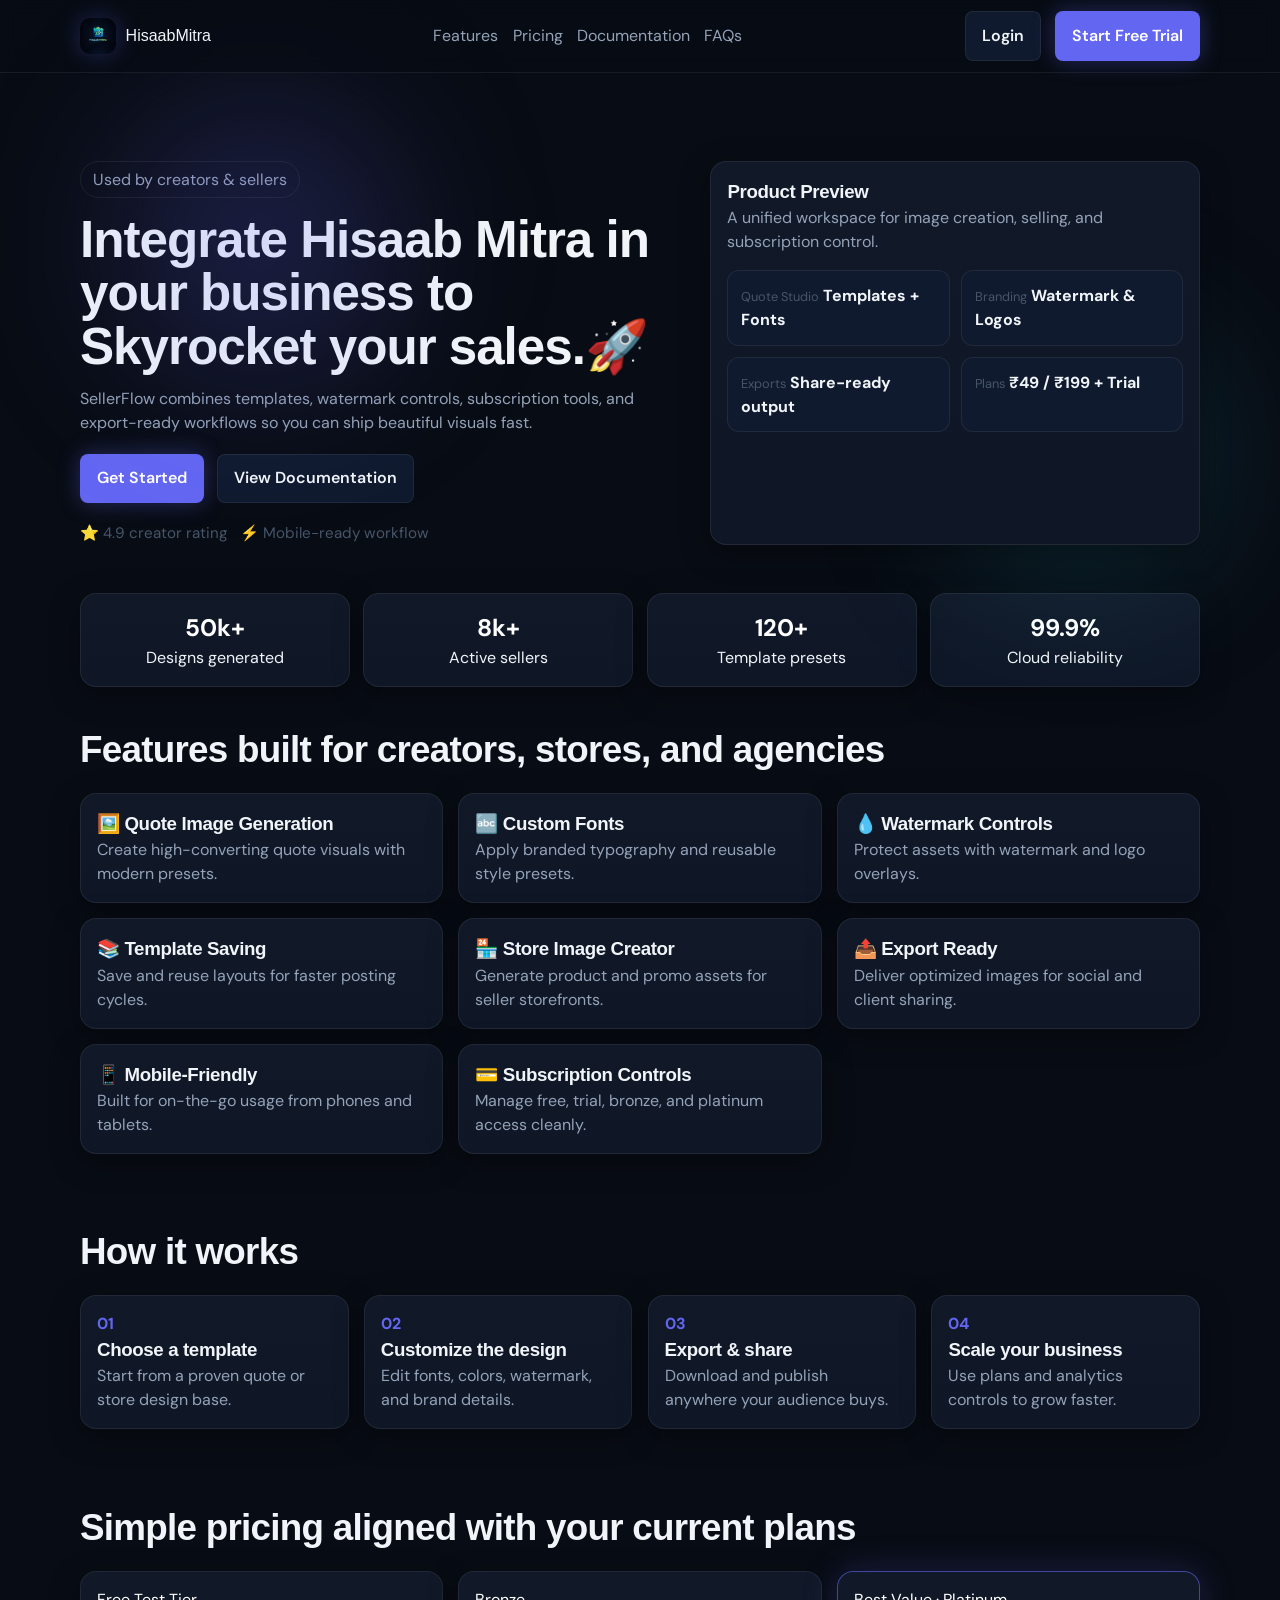
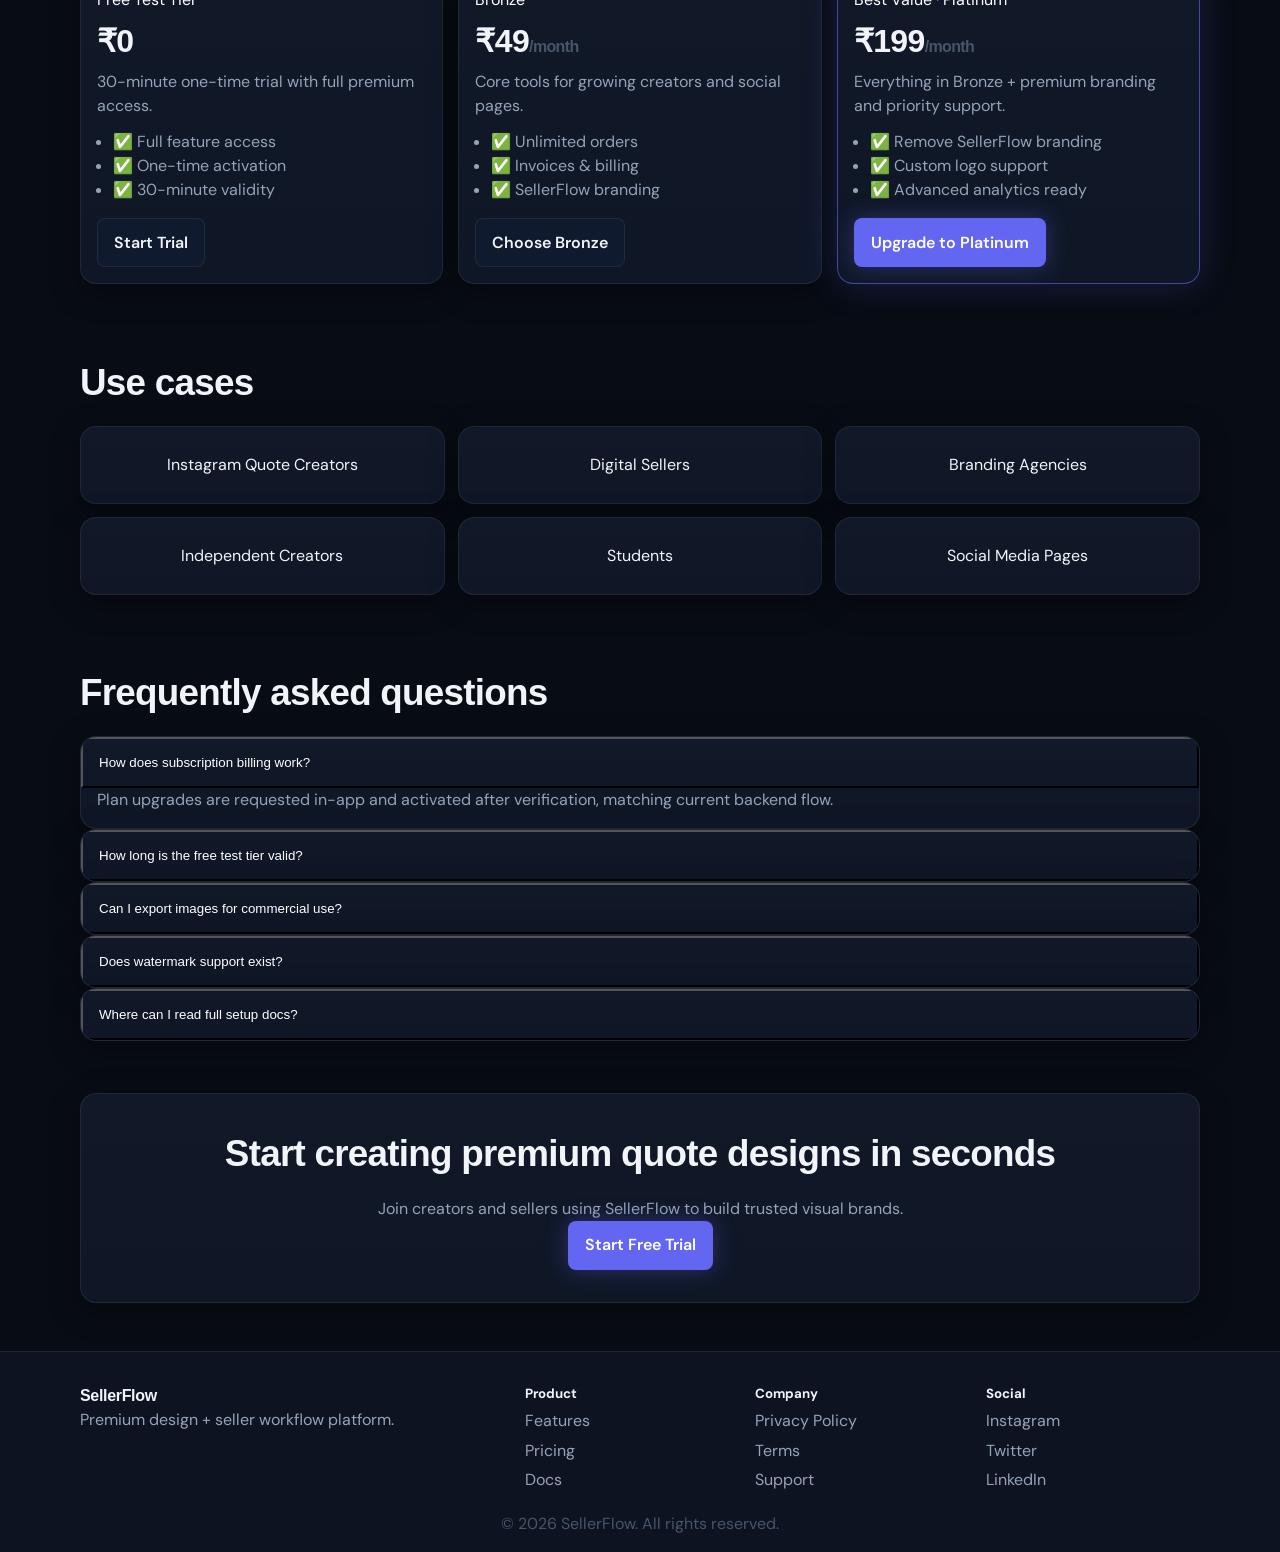
==== index.html @ a355b77d "Update index.html" ====
<!doctype html>
<html lang="en">
  <head>
    <meta charset="UTF-8" />
    <meta name="viewport" content="width=device-width, initial-scale=1.0" />
    <title>HisaabMitra</title>
    <meta name="description" content="Create premium quote and store visuals in seconds. SellerFlow helps creators and sellers design, export, and scale branded content." />
    <link rel="stylesheet" href="marketing.css" />
  </head>
  <body>
    <header class="sf-header" id="top">
      <nav class="sf-nav container">
        <a class="sf-brand" href="#top" aria-label="SellerFlow home">
      <!--    <span class="sf-brand-icon">🛍️</span> -->
          <img src="img.png" class="sf-brand-icon" alt="platform logo">
          <span class="sf-brand-text">HisaabMitra</span>
        </a>

        <button class="sf-nav-toggle" id="sf-nav-toggle" aria-label="Toggle menu">☰</button>

        <div class="sf-nav-links" id="sf-nav-links">
          <a href="#features">Features</a>
          <a href="#pricing">Pricing</a>
          <a href="/docs/">Documentation</a>
          <a href="#faqs">FAQs</a>
        </div>

        <div class="sf-nav-cta">
          <a class="btn btn-ghost" href="https://sellerflow.vercel.app/">Login</a>
          <a class="btn btn-primary" href="https://sellerflow.vercel.app/">Start Free Trial</a>
        </div>
      </nav>
    </header>

    <main>
      <section class="sf-hero container" id="hero">
        <div class="sf-glow orb-a"></div>
        <div class="sf-glow orb-b"></div>
        <div class="sf-hero-copy">
          <span class="sf-badge">Used by creators & sellers</span>
          <h1>Integrate Hisaab Mitra in your business to Skyrocket your sales.🚀</h1>
          <p>
            SellerFlow combines templates, watermark controls, subscription tools,
            and export-ready workflows so you can ship beautiful visuals fast.
          </p>
          <div class="hero-actions">
            <a class="btn btn-primary" href="/app/">Get Started</a>
            <a class="btn btn-ghost" href="/docs/">View Documentation</a>
          </div>
          <div class="hero-trust">
            <span>⭐ 4.9 creator rating</span>
            <span>⚡ Mobile-ready workflow</span>
          </div>
        </div>
        <div class="sf-hero-panel card">
          <h3>Product Preview</h3>
          <p class="muted">A unified workspace for image creation, selling, and subscription control.</p>
          <div class="preview-grid">
            <div class="preview-item">
              <span>Quote Studio</span>
              <strong>Templates + Fonts</strong>
            </div>
            <div class="preview-item">
              <span>Branding</span>
              <strong>Watermark & Logos</strong>
            </div>
            <div class="preview-item">
              <span>Exports</span>
              <strong>Share-ready output</strong>
            </div>
            <div class="preview-item">
              <span>Plans</span>
              <strong>₹49 / ₹199 + Trial</strong>
            </div>
          </div>
        </div>
      </section>

      <section class="container stats" id="social-proof">
        <div class="stat card"><strong>50k+</strong><span>Designs generated</span></div>
        <div class="stat card"><strong>8k+</strong><span>Active sellers</span></div>
        <div class="stat card"><strong>120+</strong><span>Template presets</span></div>
        <div class="stat card"><strong>99.9%</strong><span>Cloud reliability</span></div>
      </section>

      <section class="container section" id="features">
        <h2>Features built for creators, stores, and agencies</h2>
        <div class="feature-grid">
          <article class="card feature"><h3>🖼️ Quote Image Generation</h3><p>Create high-converting quote visuals with modern presets.</p></article>
          <article class="card feature"><h3>🔤 Custom Fonts</h3><p>Apply branded typography and reusable style presets.</p></article>
          <article class="card feature"><h3>💧 Watermark Controls</h3><p>Protect assets with watermark and logo overlays.</p></article>
          <article class="card feature"><h3>📚 Template Saving</h3><p>Save and reuse layouts for faster posting cycles.</p></article>
          <article class="card feature"><h3>🏪 Store Image Creator</h3><p>Generate product and promo assets for seller storefronts.</p></article>
          <article class="card feature"><h3>📤 Export Ready</h3><p>Deliver optimized images for social and client sharing.</p></article>
          <article class="card feature"><h3>📱 Mobile-Friendly</h3><p>Built for on-the-go usage from phones and tablets.</p></article>
          <article class="card feature"><h3>💳 Subscription Controls</h3><p>Manage free, trial, bronze, and platinum access cleanly.</p></article>
        </div>
      </section>

      <section class="container section steps">
        <h2>How it works</h2>
        <div class="steps-grid">
          <div class="card step"><span>01</span><h3>Choose a template</h3><p>Start from a proven quote or store design base.</p></div>
          <div class="card step"><span>02</span><h3>Customize the design</h3><p>Edit fonts, colors, watermark, and brand details.</p></div>
          <div class="card step"><span>03</span><h3>Export & share</h3><p>Download and publish anywhere your audience buys.</p></div>
          <div class="card step"><span>04</span><h3>Scale your business</h3><p>Use plans and analytics controls to grow faster.</p></div>
        </div>
      </section>

      <section class="container section" id="pricing">
        <h2>Simple pricing aligned with your current plans</h2>
        <div class="pricing-grid">
          <article class="card price">
            <p class="plan-tag">Free Test Tier</p>
            <h3>₹0</h3>
            <p>30-minute one-time trial with full premium access.</p>
            <ul><li>✅ Full feature access</li><li>✅ One-time activation</li><li>✅ 30-minute validity</li></ul>
            <a class="btn btn-ghost" href="/app/">Start Trial</a>
          </article>
          <article class="card price">
            <p class="plan-tag">Bronze</p>
            <h3>₹49<span>/month</span></h3>
            <p>Core tools for growing creators and social pages.</p>
            <ul><li>✅ Unlimited orders</li><li>✅ Invoices & billing</li><li>✅ SellerFlow branding</li></ul>
            <a class="btn btn-ghost" href="/app/">Choose Bronze</a>
          </article>
          <article class="card price featured">
            <p class="plan-tag">Best Value · Platinum</p>
            <h3>₹199<span>/month</span></h3>
            <p>Everything in Bronze + premium branding and priority support.</p>
            <ul><li>✅ Remove SellerFlow branding</li><li>✅ Custom logo support</li><li>✅ Advanced analytics ready</li></ul>
            <a class="btn btn-primary" href="/app/">Upgrade to Platinum</a>
          </article>
        </div>
      </section>

      <section class="container section">
        <h2>Use cases</h2>
        <div class="use-cases">
          <span class="card">Instagram Quote Creators</span>
          <span class="card">Digital Sellers</span>
          <span class="card">Branding Agencies</span>
          <span class="card">Independent Creators</span>
          <span class="card">Students</span>
          <span class="card">Social Media Pages</span>
        </div>
      </section>

      <section class="container section" id="faqs">
        <h2>Frequently asked questions</h2>
        <div class="faq-list" id="faq-list">
          <article class="card faq open"><button>How does subscription billing work?</button><p>Plan upgrades are requested in-app and activated after verification, matching current backend flow.</p></article>
          <article class="card faq"><button>How long is the free test tier valid?</button><p>The trial gives full premium access for 30 minutes and can be used once per account.</p></article>
          <article class="card faq"><button>Can I export images for commercial use?</button><p>Yes—designs can be exported and used for business workflows based on your plan permissions.</p></article>
          <article class="card faq"><button>Does watermark support exist?</button><p>Yes, watermark and branding controls are available for safer distribution.</p></article>
          <article class="card faq"><button>Where can I read full setup docs?</button><p>Open the Documentation page for setup, troubleshooting, and best practices.</p></article>
        </div>
      </section>

      <section class="container final-cta card">
        <h2>Start creating premium quote designs in seconds</h2>
        <p>Join creators and sellers using SellerFlow to build trusted visual brands.</p>
        <a class="btn btn-primary" href="/app/">Start Free Trial</a>
      </section>
    </main>

    <footer class="sf-footer">
      <div class="container footer-grid">
        <div>
          <h4>SellerFlow</h4>
          <p>Premium design + seller workflow platform.</p>
        </div>
        <div>
          <h5>Product</h5>
          <a href="#features">Features</a>
          <a href="#pricing">Pricing</a>
          <a href="/docs/">Docs</a>
        </div>
        <div>
          <h5>Company</h5>
          <a href="#">Privacy Policy</a>
          <a href="#">Terms</a>
          <a href="#">Support</a>
        </div>
        <div>
          <h5>Social</h5>
          <a href="#">Instagram</a>
          <a href="#">Twitter</a>
          <a href="#">LinkedIn</a>
        </div>
      </div>
      <p class="copyright">© 2026 SellerFlow. All rights reserved.</p>
    </footer>

    <script src="marketing.js"></script>
  </body>
</html>
---- marketing.css ----
@import url("https://fonts.googleapis.com/css2?family=DM+Sans:wght@400;500;600;700&display=swap");
@import url("https://api.fontshare.com/v2/css?f[]=clash-display@500,600,700&display=swap");

:root {
  --bg-base: #080c14;
  --bg-surface: #0d1321;
  --bg-card: #111827;
  --bg-card-hover: #141e2f;
  --bg-input: #0f1a2e;
  --border: rgba(255, 255, 255, 0.07);
  --accent: #6366f1;
  --accent-dim: rgba(99, 102, 241, 0.15);
  --accent-glow: rgba(99, 102, 241, 0.3);
  --text-primary: #f1f5f9;
  --text-secondary: #94a3b8;
  --text-muted: #475569;
  --radius-sm: 8px;
  --radius-md: 12px;
  --radius-lg: 16px;
  --radius-xl: 20px;
  --shadow-card: 0 8px 30px rgba(0, 0, 0, 0.35);
  --transition: all 0.2s ease;
}

* { box-sizing: border-box; margin: 0; padding: 0; }
html { scroll-behavior: smooth; }
body {
  font-family: "DM Sans", sans-serif;
  background: var(--bg-base);
  color: var(--text-primary);
  line-height: 1.5;
}
a { color: inherit; text-decoration: none; }
.container { width: min(1120px, calc(100% - 2rem)); margin-inline: auto; }

.sf-header {
  position: sticky; top: 0; z-index: 40;
  backdrop-filter: blur(10px);
  background: rgba(8, 12, 20, 0.72);
  border-bottom: 1px solid var(--border);
}
.sf-nav { min-height: 72px; display: flex; align-items: center; justify-content: space-between; gap: 1rem; }
.sf-brand { display: inline-flex; align-items: center; gap: .6rem; font-family: "Clash Display", sans-serif; }
.sf-brand-icon { width: 36px; height: 36px; display: grid; place-items: center; background: var(--accent); border-radius: 10px; box-shadow: 0 0 24px var(--accent-glow); }
.sf-nav-links, .sf-nav-cta { display: flex; align-items: center; gap: .9rem; }
.sf-nav-links a { color: var(--text-secondary); }
.sf-nav-toggle { display: none; background: transparent; color: var(--text-primary); font-size: 20px; }

.btn { display: inline-flex; align-items: center; justify-content: center; padding: .72rem 1rem; border-radius: var(--radius-sm); border: 1px solid transparent; font-weight: 600; transition: var(--transition); }
.btn-primary { background: var(--accent); color: #fff; box-shadow: 0 0 22px rgba(99, 102, 241, .35); }
.btn-primary:hover { transform: translateY(-1px); }
.btn-ghost { border-color: var(--border); background: var(--bg-input); }

.sf-hero { position: relative; padding: 5.5rem 0 3rem; display: grid; gap: 2rem; grid-template-columns: 1.1fr .9fr; }
.sf-glow { position: absolute; border-radius: 999px; filter: blur(80px); pointer-events: none; }
.orb-a { width: 280px; height: 280px; top: 30px; left: 40px; background: rgba(99, 102, 241, 0.22); }
.orb-b { width: 240px; height: 240px; right: 0; bottom: 20px; background: rgba(34, 211, 238, 0.18); }
.sf-badge { display: inline-flex; margin-bottom: .9rem; padding: .35rem .75rem; border: 1px solid var(--border); border-radius: 999px; color: var(--text-secondary); }
h1, h2, h3, h4 { font-family: "Clash Display", sans-serif; letter-spacing: -.02em; }
h1 { font-size: clamp(2rem, 4vw, 3.5rem); line-height: 1.05; margin-bottom: .8rem; }
h2 { font-size: clamp(1.6rem, 3vw, 2.3rem); margin-bottom: 1rem; }
p { color: var(--text-secondary); }
.hero-actions, .hero-trust { margin-top: 1.2rem; display: flex; gap: .8rem; flex-wrap: wrap; }
.hero-trust span { color: var(--text-muted); font-size: .95rem; }

.card { background: linear-gradient(180deg, var(--bg-card), #0f1727); border: 1px solid var(--border); border-radius: var(--radius-lg); padding: 1rem; box-shadow: var(--shadow-card); }
.sf-hero-panel { position: relative; }
.preview-grid { margin-top: 1rem; display: grid; grid-template-columns: 1fr 1fr; gap: .7rem; }
.preview-item { border: 1px solid var(--border); border-radius: var(--radius-md); padding: .8rem; background: var(--bg-input); }
.preview-item span { font-size: .8rem; color: var(--text-muted); }

.section { padding: 2.2rem 0; }
.stats { display: grid; gap: .85rem; grid-template-columns: repeat(4, 1fr); }
.stat { text-align: center; }
.stat strong { display: block; font-size: 1.5rem; color: #fff; }

.feature-grid, .pricing-grid { display: grid; gap: .95rem; grid-template-columns: repeat(3, 1fr); }
.feature { transition: var(--transition); }
.feature:hover { transform: translateY(-3px); border-color: rgba(99, 102, 241, .4); }
.steps-grid { display: grid; gap: .95rem; grid-template-columns: repeat(4, 1fr); }
.step span { color: var(--accent); font-weight: 700; }
.price h3 { font-size: 2rem; margin: .3rem 0; }
.price h3 span { font-size: 1rem; color: var(--text-muted); }
.price ul { margin: .8rem 0 1rem; padding-left: 1rem; color: var(--text-secondary); }
.price.featured { border-color: rgba(99, 102, 241, .6); box-shadow: 0 0 36px rgba(99, 102, 241, .22); }
.plan-tag { color: #fff; }
.use-cases { display: grid; gap: .8rem; grid-template-columns: repeat(3, 1fr); }
.use-cases .card { display: grid; place-items: center; min-height: 78px; }

.faq { padding: 0; overflow: hidden; }
.faq button { width: 100%; text-align: left; padding: 1rem; background: transparent; color: #fff; }
.faq p { padding: 0 1rem 1rem; display: none; }
.faq.open p { display: block; }

.final-cta { text-align: center; margin: 1rem auto 3rem; padding: 2rem; }
.sf-footer { border-top: 1px solid var(--border); padding: 2rem 0 1rem; background: var(--bg-surface); }
.footer-grid { display: grid; gap: 1rem; grid-template-columns: 2fr 1fr 1fr 1fr; }
.footer-grid a { display: block; color: var(--text-secondary); margin-top: .35rem; }
.copyright { text-align: center; color: var(--text-muted); margin-top: 1.2rem; }

/* Docs */
.docs-page .docs-layout { display: grid; grid-template-columns: 280px 1fr; gap: 1rem; padding: 1.25rem 0 2.5rem; }
.docs-sidebar { position: sticky; top: 90px; align-self: start; border: 1px solid var(--border); background: var(--bg-card); border-radius: var(--radius-lg); padding: .85rem; }
.docs-sidebar nav { display: grid; gap: .2rem; max-height: 70vh; overflow: auto; }
.docs-sidebar nav a { color: var(--text-secondary); padding: .45rem .6rem; border-radius: 8px; }
.docs-sidebar nav a.active { background: var(--accent-dim); color: #fff; }
.docs-content article { margin-bottom: 1rem; padding: 1rem; border: 1px solid var(--border); border-radius: var(--radius-md); background: var(--bg-card); }
.callout { margin-top: .7rem; background: var(--accent-dim); border: 1px solid rgba(99, 102, 241, 0.45); padding: .7rem; border-radius: 10px; }
.img-placeholder { margin-top: .7rem; border: 1px dashed var(--border); border-radius: 10px; padding: 1rem; color: var(--text-muted); }
pre { margin-top: .6rem; background: #0c1423; border: 1px solid var(--border); border-radius: 10px; padding: .75rem; color: #cbd5e1; overflow: auto; }
.docs-search { width: 100%; margin: .55rem 0 .7rem; background: var(--bg-input); border: 1px solid var(--border); border-radius: 8px; padding: .55rem; color: #fff; }
.docs-toggle { width: 100%; display: none; }

@media (max-width: 980px) {
  .sf-nav-links { display: none; }
  .sf-nav-toggle { display: block; }
  .sf-nav-links.open { position: absolute; left: 1rem; right: 1rem; top: 72px; display: grid; background: var(--bg-card); border: 1px solid var(--border); border-radius: 12px; padding: .7rem; }
  .sf-hero, .feature-grid, .pricing-grid, .steps-grid, .stats, .use-cases, .footer-grid { grid-template-columns: 1fr 1fr; }
  .docs-page .docs-layout { grid-template-columns: 1fr; }
  .docs-sidebar { position: static; }
  .docs-toggle { display: block; }
  .docs-sidebar nav { display: none; }
  .docs-sidebar.open nav { display: grid; }
}
@media (max-width: 640px) {
  .sf-nav-cta .btn-ghost { display: none; }
  .sf-hero, .feature-grid, .pricing-grid, .steps-grid, .stats, .use-cases, .footer-grid { grid-template-columns: 1fr; }
}
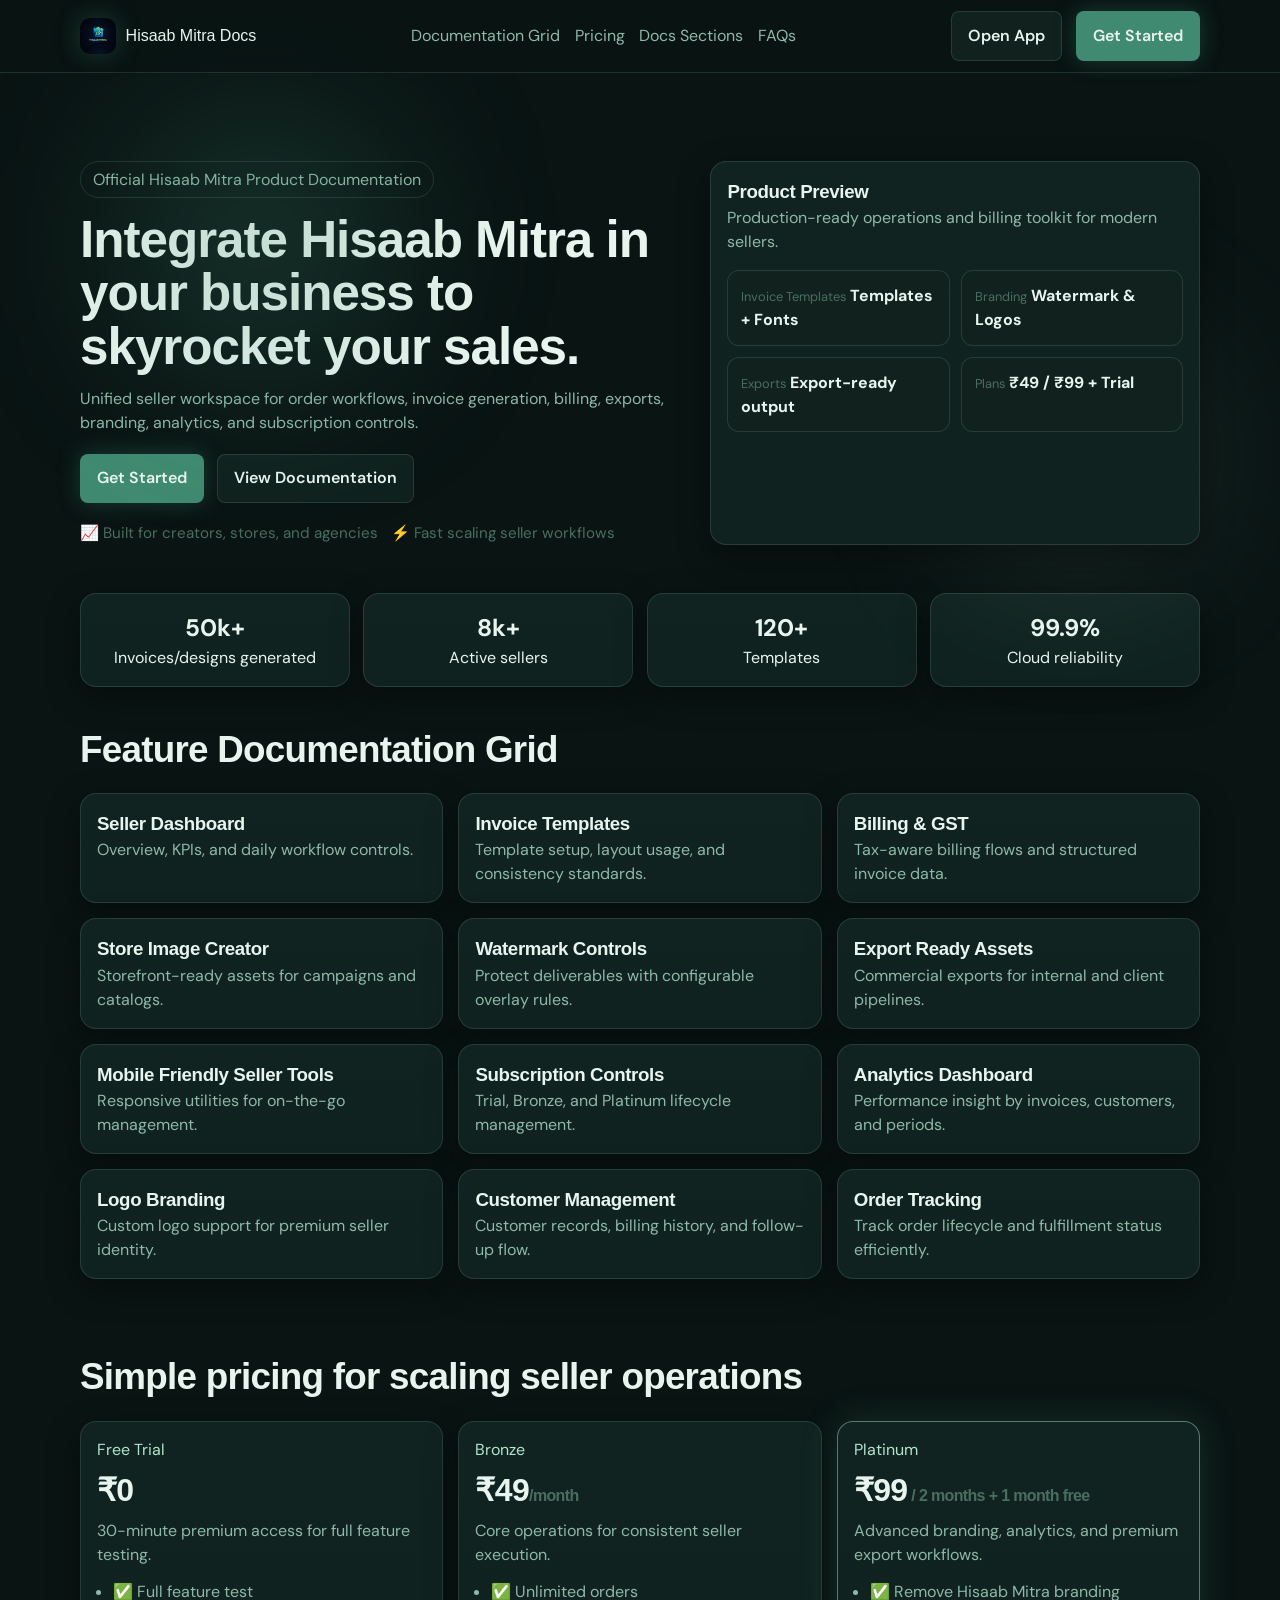
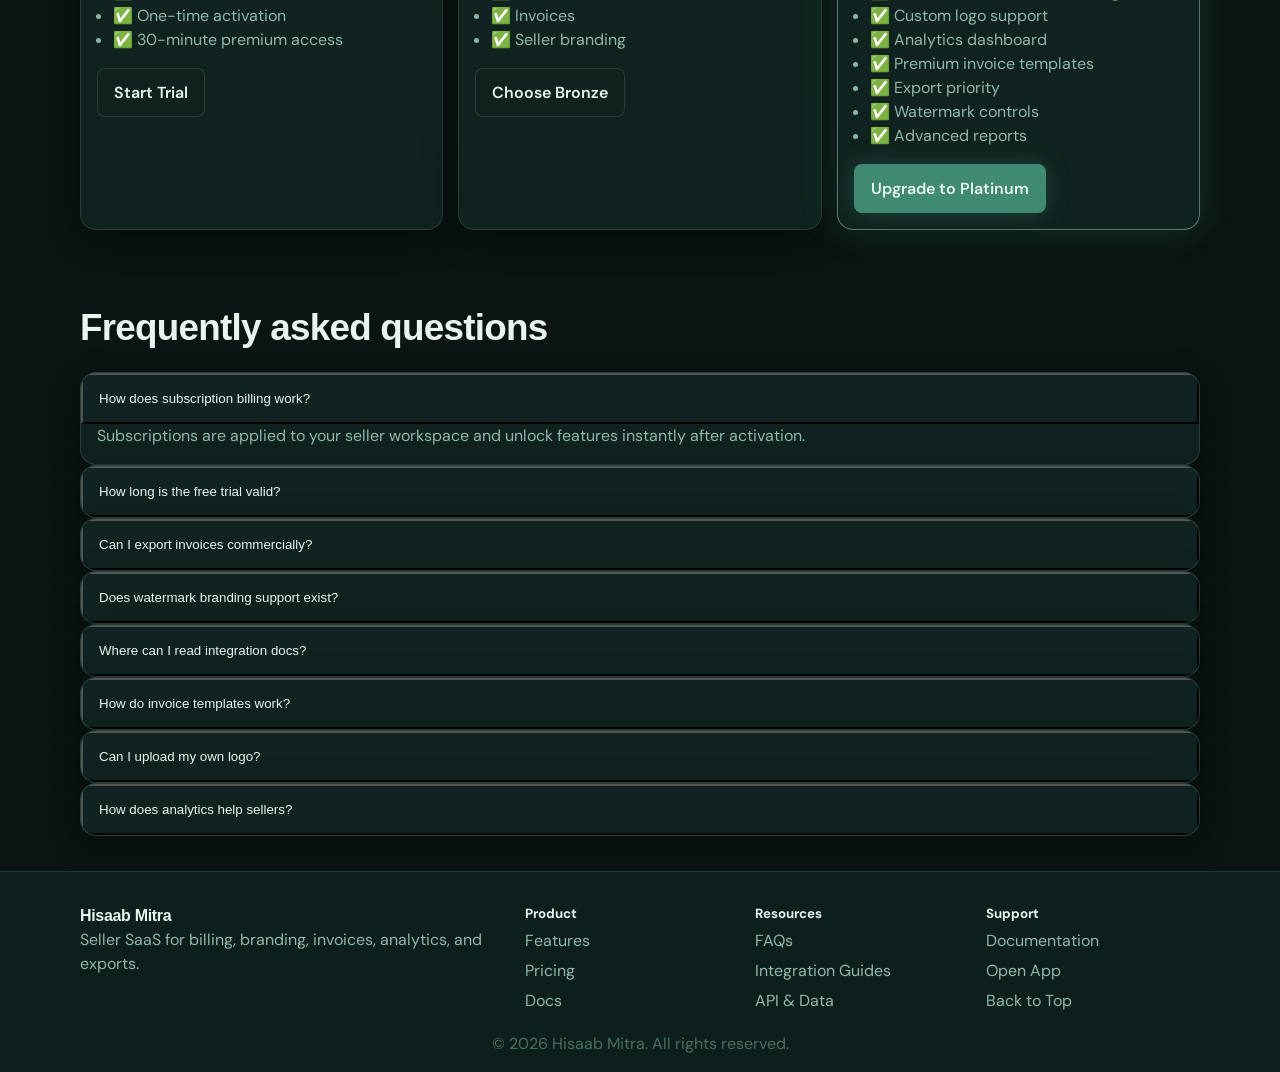
==== commit 05b237be: "Refocus docs site to Hisaab Mitra-only SaaS content" ====
--- a/index.html
+++ b/index.html
@@ -1,197 +1,194 @@
-<!doctype html>
-<html lang="en">
-  <head>
-    <meta charset="UTF-8" />
-    <meta name="viewport" content="width=device-width, initial-scale=1.0" />
-    <title>HisaabMitra</title>
-    <meta name="description" content="Create premium quote and store visuals in seconds. SellerFlow helps creators and sellers design, export, and scale branded content." />
-    <link rel="stylesheet" href="marketing.css" />
-  </head>
-  <body>
-    <header class="sf-header" id="top">
-      <nav class="sf-nav container">
-        <a class="sf-brand" href="#top" aria-label="SellerFlow home">
-      <!--    <span class="sf-brand-icon">🛍️</span> -->
-          <img src="img.png" class="sf-brand-icon" alt="platform logo">
-          <span class="sf-brand-text">HisaabMitra</span>
-        </a>
-
-        <button class="sf-nav-toggle" id="sf-nav-toggle" aria-label="Toggle menu">☰</button>
-
-        <div class="sf-nav-links" id="sf-nav-links">
-          <a href="#features">Features</a>
-          <a href="#pricing">Pricing</a>
-          <a href="/docs/">Documentation</a>
-          <a href="#faqs">FAQs</a>
-        </div>
-
-        <div class="sf-nav-cta">
-          <a class="btn btn-ghost" href="https://sellerflow.vercel.app/">Login</a>
-          <a class="btn btn-primary" href="https://sellerflow.vercel.app/">Start Free Trial</a>
-        </div>
-      </nav>
-    </header>
-
-    <main>
-      <section class="sf-hero container" id="hero">
-        <div class="sf-glow orb-a"></div>
-        <div class="sf-glow orb-b"></div>
-        <div class="sf-hero-copy">
-          <span class="sf-badge">Used by creators & sellers</span>
-          <h1>Integrate Hisaab Mitra in your business to Skyrocket your sales.🚀</h1>
-          <p>
-            SellerFlow combines templates, watermark controls, subscription tools,
-            and export-ready workflows so you can ship beautiful visuals fast.
-          </p>
-          <div class="hero-actions">
-            <a class="btn btn-primary" href="/app/">Get Started</a>
-            <a class="btn btn-ghost" href="/docs/">View Documentation</a>
-          </div>
-          <div class="hero-trust">
-            <span>⭐ 4.9 creator rating</span>
-            <span>⚡ Mobile-ready workflow</span>
-          </div>
-        </div>
-        <div class="sf-hero-panel card">
-          <h3>Product Preview</h3>
-          <p class="muted">A unified workspace for image creation, selling, and subscription control.</p>
-          <div class="preview-grid">
-            <div class="preview-item">
-              <span>Quote Studio</span>
-              <strong>Templates + Fonts</strong>
-            </div>
-            <div class="preview-item">
-              <span>Branding</span>
-              <strong>Watermark & Logos</strong>
-            </div>
-            <div class="preview-item">
-              <span>Exports</span>
-              <strong>Share-ready output</strong>
-            </div>
-            <div class="preview-item">
-              <span>Plans</span>
-              <strong>₹49 / ₹199 + Trial</strong>
-            </div>
-          </div>
-        </div>
-      </section>
-
-      <section class="container stats" id="social-proof">
-        <div class="stat card"><strong>50k+</strong><span>Designs generated</span></div>
-        <div class="stat card"><strong>8k+</strong><span>Active sellers</span></div>
-        <div class="stat card"><strong>120+</strong><span>Template presets</span></div>
-        <div class="stat card"><strong>99.9%</strong><span>Cloud reliability</span></div>
-      </section>
-
-      <section class="container section" id="features">
-        <h2>Features built for creators, stores, and agencies</h2>
-        <div class="feature-grid">
-          <article class="card feature"><h3>🖼️ Quote Image Generation</h3><p>Create high-converting quote visuals with modern presets.</p></article>
-          <article class="card feature"><h3>🔤 Custom Fonts</h3><p>Apply branded typography and reusable style presets.</p></article>
-          <article class="card feature"><h3>💧 Watermark Controls</h3><p>Protect assets with watermark and logo overlays.</p></article>
-          <article class="card feature"><h3>📚 Template Saving</h3><p>Save and reuse layouts for faster posting cycles.</p></article>
-          <article class="card feature"><h3>🏪 Store Image Creator</h3><p>Generate product and promo assets for seller storefronts.</p></article>
-          <article class="card feature"><h3>📤 Export Ready</h3><p>Deliver optimized images for social and client sharing.</p></article>
-          <article class="card feature"><h3>📱 Mobile-Friendly</h3><p>Built for on-the-go usage from phones and tablets.</p></article>
-          <article class="card feature"><h3>💳 Subscription Controls</h3><p>Manage free, trial, bronze, and platinum access cleanly.</p></article>
-        </div>
-      </section>
-
-      <section class="container section steps">
-        <h2>How it works</h2>
-        <div class="steps-grid">
-          <div class="card step"><span>01</span><h3>Choose a template</h3><p>Start from a proven quote or store design base.</p></div>
-          <div class="card step"><span>02</span><h3>Customize the design</h3><p>Edit fonts, colors, watermark, and brand details.</p></div>
-          <div class="card step"><span>03</span><h3>Export & share</h3><p>Download and publish anywhere your audience buys.</p></div>
-          <div class="card step"><span>04</span><h3>Scale your business</h3><p>Use plans and analytics controls to grow faster.</p></div>
-        </div>
-      </section>
-
-      <section class="container section" id="pricing">
-        <h2>Simple pricing aligned with your current plans</h2>
-        <div class="pricing-grid">
-          <article class="card price">
-            <p class="plan-tag">Free Test Tier</p>
-            <h3>₹0</h3>
-            <p>30-minute one-time trial with full premium access.</p>
-            <ul><li>✅ Full feature access</li><li>✅ One-time activation</li><li>✅ 30-minute validity</li></ul>
-            <a class="btn btn-ghost" href="/app/">Start Trial</a>
-          </article>
-          <article class="card price">
-            <p class="plan-tag">Bronze</p>
-            <h3>₹49<span>/month</span></h3>
-            <p>Core tools for growing creators and social pages.</p>
-            <ul><li>✅ Unlimited orders</li><li>✅ Invoices & billing</li><li>✅ SellerFlow branding</li></ul>
-            <a class="btn btn-ghost" href="/app/">Choose Bronze</a>
-          </article>
-          <article class="card price featured">
-            <p class="plan-tag">Best Value · Platinum</p>
-            <h3>₹199<span>/month</span></h3>
-            <p>Everything in Bronze + premium branding and priority support.</p>
-            <ul><li>✅ Remove SellerFlow branding</li><li>✅ Custom logo support</li><li>✅ Advanced analytics ready</li></ul>
-            <a class="btn btn-primary" href="/app/">Upgrade to Platinum</a>
-          </article>
-        </div>
-      </section>
-
-      <section class="container section">
-        <h2>Use cases</h2>
-        <div class="use-cases">
-          <span class="card">Instagram Quote Creators</span>
-          <span class="card">Digital Sellers</span>
-          <span class="card">Branding Agencies</span>
-          <span class="card">Independent Creators</span>
-          <span class="card">Students</span>
-          <span class="card">Social Media Pages</span>
-        </div>
-      </section>
-
-      <section class="container section" id="faqs">
-        <h2>Frequently asked questions</h2>
-        <div class="faq-list" id="faq-list">
-          <article class="card faq open"><button>How does subscription billing work?</button><p>Plan upgrades are requested in-app and activated after verification, matching current backend flow.</p></article>
-          <article class="card faq"><button>How long is the free test tier valid?</button><p>The trial gives full premium access for 30 minutes and can be used once per account.</p></article>
-          <article class="card faq"><button>Can I export images for commercial use?</button><p>Yes—designs can be exported and used for business workflows based on your plan permissions.</p></article>
-          <article class="card faq"><button>Does watermark support exist?</button><p>Yes, watermark and branding controls are available for safer distribution.</p></article>
-          <article class="card faq"><button>Where can I read full setup docs?</button><p>Open the Documentation page for setup, troubleshooting, and best practices.</p></article>
-        </div>
-      </section>
-
-      <section class="container final-cta card">
-        <h2>Start creating premium quote designs in seconds</h2>
-        <p>Join creators and sellers using SellerFlow to build trusted visual brands.</p>
-        <a class="btn btn-primary" href="/app/">Start Free Trial</a>
-      </section>
-    </main>
-
-    <footer class="sf-footer">
-      <div class="container footer-grid">
-        <div>
-          <h4>SellerFlow</h4>
-          <p>Premium design + seller workflow platform.</p>
-        </div>
-        <div>
-          <h5>Product</h5>
-          <a href="#features">Features</a>
-          <a href="#pricing">Pricing</a>
-          <a href="/docs/">Docs</a>
-        </div>
-        <div>
-          <h5>Company</h5>
-          <a href="#">Privacy Policy</a>
-          <a href="#">Terms</a>
-          <a href="#">Support</a>
-        </div>
-        <div>
-          <h5>Social</h5>
-          <a href="#">Instagram</a>
-          <a href="#">Twitter</a>
-          <a href="#">LinkedIn</a>
-        </div>
-      </div>
-      <p class="copyright">© 2026 SellerFlow. All rights reserved.</p>
-    </footer>
-
-    <script src="marketing.js"></script>
-  </body>
-</html>
+<!doctype html>
+<html lang="en">
+  <head>
+    <meta charset="UTF-8" />
+    <meta name="viewport" content="width=device-width, initial-scale=1.0" />
+    <title>Hisaab Mitra Documentation</title>
+    <meta
+      name="description"
+      content="Official Hisaab Mitra documentation for seller management, billing, invoices, branding, exports, analytics, and subscriptions."
+    />
+    <link rel="stylesheet" href="marketing.css" />
+  </head>
+  <body>
+    <header class="sf-header" id="top">
+      <nav class="sf-nav container">
+        <a class="sf-brand" href="#top" aria-label="Hisaab Mitra home">
+          <img src="img.png" class="sf-brand-icon" alt="Hisaab Mitra logo" />
+          <span class="sf-brand-text">Hisaab Mitra Docs</span>
+        </a>
+
+        <button class="sf-nav-toggle" id="sf-nav-toggle" aria-label="Toggle menu">☰</button>
+
+        <div class="sf-nav-links" id="sf-nav-links">
+          <a href="#features">Documentation Grid</a>
+          <a href="#pricing">Pricing</a>
+          <a href="/docs/">Docs Sections</a>
+          <a href="#faqs">FAQs</a>
+        </div>
+
+        <div class="sf-nav-cta">
+          <a class="btn btn-ghost" href="/app/">Open App</a>
+          <a class="btn btn-primary" href="/docs/">Get Started</a>
+        </div>
+      </nav>
+    </header>
+
+    <main>
+      <section class="sf-hero container" id="hero">
+        <div class="sf-glow orb-a"></div>
+        <div class="sf-glow orb-b"></div>
+        <div class="sf-hero-copy">
+          <span class="sf-badge">Official Hisaab Mitra Product Documentation</span>
+          <h1>Integrate Hisaab Mitra in your business to skyrocket your sales.</h1>
+          <p>
+            Unified seller workspace for order workflows, invoice generation, billing,
+            exports, branding, analytics, and subscription controls.
+          </p>
+          <div class="hero-actions">
+            <a class="btn btn-primary" href="/docs/">Get Started</a>
+            <a class="btn btn-ghost" href="/docs/">View Documentation</a>
+          </div>
+          <div class="hero-trust">
+            <span>📈 Built for creators, stores, and agencies</span>
+            <span>⚡ Fast scaling seller workflows</span>
+          </div>
+        </div>
+        <div class="sf-hero-panel card">
+          <h3>Product Preview</h3>
+          <p class="muted">Production-ready operations and billing toolkit for modern sellers.</p>
+          <div class="preview-grid">
+            <div class="preview-item">
+              <span>Invoice Templates</span>
+              <strong>Templates + Fonts</strong>
+            </div>
+            <div class="preview-item">
+              <span>Branding</span>
+              <strong>Watermark & Logos</strong>
+            </div>
+            <div class="preview-item">
+              <span>Exports</span>
+              <strong>Export-ready output</strong>
+            </div>
+            <div class="preview-item">
+              <span>Plans</span>
+              <strong>₹49 / ₹99 + Trial</strong>
+            </div>
+          </div>
+        </div>
+      </section>
+
+      <section class="container stats" id="social-proof">
+        <div class="stat card"><strong>50k+</strong><span>Invoices/designs generated</span></div>
+        <div class="stat card"><strong>8k+</strong><span>Active sellers</span></div>
+        <div class="stat card"><strong>120+</strong><span>Templates</span></div>
+        <div class="stat card"><strong>99.9%</strong><span>Cloud reliability</span></div>
+      </section>
+
+      <section class="container section" id="features">
+        <h2>Feature Documentation Grid</h2>
+        <div class="feature-grid docs-feature-grid">
+          <article class="card feature"><h3>Seller Dashboard</h3><p>Overview, KPIs, and daily workflow controls.</p></article>
+          <article class="card feature"><h3>Invoice Templates</h3><p>Template setup, layout usage, and consistency standards.</p></article>
+          <article class="card feature"><h3>Billing & GST</h3><p>Tax-aware billing flows and structured invoice data.</p></article>
+          <article class="card feature"><h3>Store Image Creator</h3><p>Storefront-ready assets for campaigns and catalogs.</p></article>
+          <article class="card feature"><h3>Watermark Controls</h3><p>Protect deliverables with configurable overlay rules.</p></article>
+          <article class="card feature"><h3>Export Ready Assets</h3><p>Commercial exports for internal and client pipelines.</p></article>
+          <article class="card feature"><h3>Mobile Friendly Seller Tools</h3><p>Responsive utilities for on-the-go management.</p></article>
+          <article class="card feature"><h3>Subscription Controls</h3><p>Trial, Bronze, and Platinum lifecycle management.</p></article>
+          <article class="card feature"><h3>Analytics Dashboard</h3><p>Performance insight by invoices, customers, and periods.</p></article>
+          <article class="card feature"><h3>Logo Branding</h3><p>Custom logo support for premium seller identity.</p></article>
+          <article class="card feature"><h3>Customer Management</h3><p>Customer records, billing history, and follow-up flow.</p></article>
+          <article class="card feature"><h3>Order Tracking</h3><p>Track order lifecycle and fulfillment status efficiently.</p></article>
+        </div>
+      </section>
+
+      <section class="container section" id="pricing">
+        <h2>Simple pricing for scaling seller operations</h2>
+        <div class="pricing-grid">
+          <article class="card price">
+            <p class="plan-tag">Free Trial</p>
+            <h3>₹0</h3>
+            <p>30-minute premium access for full feature testing.</p>
+            <ul>
+              <li>✅ Full feature test</li>
+              <li>✅ One-time activation</li>
+              <li>✅ 30-minute premium access</li>
+            </ul>
+            <a class="btn btn-ghost" href="/app/">Start Trial</a>
+          </article>
+          <article class="card price">
+            <p class="plan-tag">Bronze</p>
+            <h3>₹49<span>/month</span></h3>
+            <p>Core operations for consistent seller execution.</p>
+            <ul>
+              <li>✅ Unlimited orders</li>
+              <li>✅ Invoices</li>
+              <li>✅ Seller branding</li>
+            </ul>
+            <a class="btn btn-ghost" href="/app/">Choose Bronze</a>
+          </article>
+          <article class="card price featured">
+            <p class="plan-tag">Platinum</p>
+            <h3>₹99<span> / 2 months + 1 month free</span></h3>
+            <p>Advanced branding, analytics, and premium export workflows.</p>
+            <ul>
+              <li>✅ Remove Hisaab Mitra branding</li>
+              <li>✅ Custom logo support</li>
+              <li>✅ Analytics dashboard</li>
+              <li>✅ Premium invoice templates</li>
+              <li>✅ Export priority</li>
+              <li>✅ Watermark controls</li>
+              <li>✅ Advanced reports</li>
+            </ul>
+            <a class="btn btn-primary" href="/app/">Upgrade to Platinum</a>
+          </article>
+        </div>
+      </section>
+
+      <section class="container section" id="faqs">
+        <h2>Frequently asked questions</h2>
+        <div class="faq-list" id="faq-list">
+          <article class="card faq open"><button>How does subscription billing work?</button><p>Subscriptions are applied to your seller workspace and unlock features instantly after activation.</p></article>
+          <article class="card faq"><button>How long is the free trial valid?</button><p>The free trial is valid for one-time 30-minute premium access.</p></article>
+          <article class="card faq"><button>Can I export invoices commercially?</button><p>Yes, exported invoices are designed for commercial seller workflows.</p></article>
+          <article class="card faq"><button>Does watermark branding support exist?</button><p>Yes, watermark controls are available for protected, branded outputs.</p></article>
+          <article class="card faq"><button>Where can I read integration docs?</button><p>Open the documentation sections for implementation details and workflow guides.</p></article>
+          <article class="card faq"><button>How do invoice templates work?</button><p>Templates provide reusable layouts that standardize billing formats and brand consistency.</p></article>
+          <article class="card faq"><button>Can I upload my own logo?</button><p>Yes, custom logo upload is available with premium branding controls.</p></article>
+          <article class="card faq"><button>How does analytics help sellers?</button><p>Analytics helps identify growth trends, billing patterns, and order performance.</p></article>
+        </div>
+      </section>
+    </main>
+
+    <footer class="sf-footer">
+      <div class="container footer-grid">
+        <div>
+          <h4>Hisaab Mitra</h4>
+          <p>Seller SaaS for billing, branding, invoices, analytics, and exports.</p>
+        </div>
+        <div>
+          <h5>Product</h5>
+          <a href="#features">Features</a>
+          <a href="#pricing">Pricing</a>
+          <a href="/docs/">Docs</a>
+        </div>
+        <div>
+          <h5>Resources</h5>
+          <a href="#faqs">FAQs</a>
+          <a href="/docs/">Integration Guides</a>
+          <a href="/docs/">API & Data</a>
+        </div>
+        <div>
+          <h5>Support</h5>
+          <a href="/docs/">Documentation</a>
+          <a href="/app/">Open App</a>
+          <a href="#top">Back to Top</a>
+        </div>
+      </div>
+      <p class="copyright">© 2026 Hisaab Mitra. All rights reserved.</p>
+    </footer>
+
+    <script src="marketing.js"></script>
+  </body>
+</html>
--- a/marketing.css
+++ b/marketing.css
@@ -1,128 +1,130 @@
-@import url("https://fonts.googleapis.com/css2?family=DM+Sans:wght@400;500;600;700&display=swap");
-@import url("https://api.fontshare.com/v2/css?f[]=clash-display@500,600,700&display=swap");
-
-:root {
-  --bg-base: #080c14;
-  --bg-surface: #0d1321;
-  --bg-card: #111827;
-  --bg-card-hover: #141e2f;
-  --bg-input: #0f1a2e;
-  --border: rgba(255, 255, 255, 0.07);
-  --accent: #6366f1;
-  --accent-dim: rgba(99, 102, 241, 0.15);
-  --accent-glow: rgba(99, 102, 241, 0.3);
-  --text-primary: #f1f5f9;
-  --text-secondary: #94a3b8;
-  --text-muted: #475569;
-  --radius-sm: 8px;
-  --radius-md: 12px;
-  --radius-lg: 16px;
-  --radius-xl: 20px;
-  --shadow-card: 0 8px 30px rgba(0, 0, 0, 0.35);
-  --transition: all 0.2s ease;
-}
-
-* { box-sizing: border-box; margin: 0; padding: 0; }
-html { scroll-behavior: smooth; }
-body {
-  font-family: "DM Sans", sans-serif;
-  background: var(--bg-base);
-  color: var(--text-primary);
-  line-height: 1.5;
-}
-a { color: inherit; text-decoration: none; }
-.container { width: min(1120px, calc(100% - 2rem)); margin-inline: auto; }
-
-.sf-header {
-  position: sticky; top: 0; z-index: 40;
-  backdrop-filter: blur(10px);
-  background: rgba(8, 12, 20, 0.72);
-  border-bottom: 1px solid var(--border);
-}
-.sf-nav { min-height: 72px; display: flex; align-items: center; justify-content: space-between; gap: 1rem; }
-.sf-brand { display: inline-flex; align-items: center; gap: .6rem; font-family: "Clash Display", sans-serif; }
-.sf-brand-icon { width: 36px; height: 36px; display: grid; place-items: center; background: var(--accent); border-radius: 10px; box-shadow: 0 0 24px var(--accent-glow); }
-.sf-nav-links, .sf-nav-cta { display: flex; align-items: center; gap: .9rem; }
-.sf-nav-links a { color: var(--text-secondary); }
-.sf-nav-toggle { display: none; background: transparent; color: var(--text-primary); font-size: 20px; }
-
-.btn { display: inline-flex; align-items: center; justify-content: center; padding: .72rem 1rem; border-radius: var(--radius-sm); border: 1px solid transparent; font-weight: 600; transition: var(--transition); }
-.btn-primary { background: var(--accent); color: #fff; box-shadow: 0 0 22px rgba(99, 102, 241, .35); }
-.btn-primary:hover { transform: translateY(-1px); }
-.btn-ghost { border-color: var(--border); background: var(--bg-input); }
-
-.sf-hero { position: relative; padding: 5.5rem 0 3rem; display: grid; gap: 2rem; grid-template-columns: 1.1fr .9fr; }
-.sf-glow { position: absolute; border-radius: 999px; filter: blur(80px); pointer-events: none; }
-.orb-a { width: 280px; height: 280px; top: 30px; left: 40px; background: rgba(99, 102, 241, 0.22); }
-.orb-b { width: 240px; height: 240px; right: 0; bottom: 20px; background: rgba(34, 211, 238, 0.18); }
-.sf-badge { display: inline-flex; margin-bottom: .9rem; padding: .35rem .75rem; border: 1px solid var(--border); border-radius: 999px; color: var(--text-secondary); }
-h1, h2, h3, h4 { font-family: "Clash Display", sans-serif; letter-spacing: -.02em; }
-h1 { font-size: clamp(2rem, 4vw, 3.5rem); line-height: 1.05; margin-bottom: .8rem; }
-h2 { font-size: clamp(1.6rem, 3vw, 2.3rem); margin-bottom: 1rem; }
-p { color: var(--text-secondary); }
-.hero-actions, .hero-trust { margin-top: 1.2rem; display: flex; gap: .8rem; flex-wrap: wrap; }
-.hero-trust span { color: var(--text-muted); font-size: .95rem; }
-
-.card { background: linear-gradient(180deg, var(--bg-card), #0f1727); border: 1px solid var(--border); border-radius: var(--radius-lg); padding: 1rem; box-shadow: var(--shadow-card); }
-.sf-hero-panel { position: relative; }
-.preview-grid { margin-top: 1rem; display: grid; grid-template-columns: 1fr 1fr; gap: .7rem; }
-.preview-item { border: 1px solid var(--border); border-radius: var(--radius-md); padding: .8rem; background: var(--bg-input); }
-.preview-item span { font-size: .8rem; color: var(--text-muted); }
-
-.section { padding: 2.2rem 0; }
-.stats { display: grid; gap: .85rem; grid-template-columns: repeat(4, 1fr); }
-.stat { text-align: center; }
-.stat strong { display: block; font-size: 1.5rem; color: #fff; }
-
-.feature-grid, .pricing-grid { display: grid; gap: .95rem; grid-template-columns: repeat(3, 1fr); }
-.feature { transition: var(--transition); }
-.feature:hover { transform: translateY(-3px); border-color: rgba(99, 102, 241, .4); }
-.steps-grid { display: grid; gap: .95rem; grid-template-columns: repeat(4, 1fr); }
-.step span { color: var(--accent); font-weight: 700; }
-.price h3 { font-size: 2rem; margin: .3rem 0; }
-.price h3 span { font-size: 1rem; color: var(--text-muted); }
-.price ul { margin: .8rem 0 1rem; padding-left: 1rem; color: var(--text-secondary); }
-.price.featured { border-color: rgba(99, 102, 241, .6); box-shadow: 0 0 36px rgba(99, 102, 241, .22); }
-.plan-tag { color: #fff; }
-.use-cases { display: grid; gap: .8rem; grid-template-columns: repeat(3, 1fr); }
-.use-cases .card { display: grid; place-items: center; min-height: 78px; }
-
-.faq { padding: 0; overflow: hidden; }
-.faq button { width: 100%; text-align: left; padding: 1rem; background: transparent; color: #fff; }
-.faq p { padding: 0 1rem 1rem; display: none; }
-.faq.open p { display: block; }
-
-.final-cta { text-align: center; margin: 1rem auto 3rem; padding: 2rem; }
-.sf-footer { border-top: 1px solid var(--border); padding: 2rem 0 1rem; background: var(--bg-surface); }
-.footer-grid { display: grid; gap: 1rem; grid-template-columns: 2fr 1fr 1fr 1fr; }
-.footer-grid a { display: block; color: var(--text-secondary); margin-top: .35rem; }
-.copyright { text-align: center; color: var(--text-muted); margin-top: 1.2rem; }
-
-/* Docs */
-.docs-page .docs-layout { display: grid; grid-template-columns: 280px 1fr; gap: 1rem; padding: 1.25rem 0 2.5rem; }
-.docs-sidebar { position: sticky; top: 90px; align-self: start; border: 1px solid var(--border); background: var(--bg-card); border-radius: var(--radius-lg); padding: .85rem; }
-.docs-sidebar nav { display: grid; gap: .2rem; max-height: 70vh; overflow: auto; }
-.docs-sidebar nav a { color: var(--text-secondary); padding: .45rem .6rem; border-radius: 8px; }
-.docs-sidebar nav a.active { background: var(--accent-dim); color: #fff; }
-.docs-content article { margin-bottom: 1rem; padding: 1rem; border: 1px solid var(--border); border-radius: var(--radius-md); background: var(--bg-card); }
-.callout { margin-top: .7rem; background: var(--accent-dim); border: 1px solid rgba(99, 102, 241, 0.45); padding: .7rem; border-radius: 10px; }
-.img-placeholder { margin-top: .7rem; border: 1px dashed var(--border); border-radius: 10px; padding: 1rem; color: var(--text-muted); }
-pre { margin-top: .6rem; background: #0c1423; border: 1px solid var(--border); border-radius: 10px; padding: .75rem; color: #cbd5e1; overflow: auto; }
-.docs-search { width: 100%; margin: .55rem 0 .7rem; background: var(--bg-input); border: 1px solid var(--border); border-radius: 8px; padding: .55rem; color: #fff; }
-.docs-toggle { width: 100%; display: none; }
-
-@media (max-width: 980px) {
-  .sf-nav-links { display: none; }
-  .sf-nav-toggle { display: block; }
-  .sf-nav-links.open { position: absolute; left: 1rem; right: 1rem; top: 72px; display: grid; background: var(--bg-card); border: 1px solid var(--border); border-radius: 12px; padding: .7rem; }
-  .sf-hero, .feature-grid, .pricing-grid, .steps-grid, .stats, .use-cases, .footer-grid { grid-template-columns: 1fr 1fr; }
-  .docs-page .docs-layout { grid-template-columns: 1fr; }
-  .docs-sidebar { position: static; }
-  .docs-toggle { display: block; }
-  .docs-sidebar nav { display: none; }
-  .docs-sidebar.open nav { display: grid; }
-}
-@media (max-width: 640px) {
-  .sf-nav-cta .btn-ghost { display: none; }
-  .sf-hero, .feature-grid, .pricing-grid, .steps-grid, .stats, .use-cases, .footer-grid { grid-template-columns: 1fr; }
-}
+@import url("https://fonts.googleapis.com/css2?family=DM+Sans:wght@400;500;600;700&display=swap");
+@import url("https://api.fontshare.com/v2/css?f[]=clash-display@500,600,700&display=swap");
+
+:root {
+  --bg-base: #091413;
+  --bg-surface: #0d1f1c;
+  --bg-card: #112320;
+  --bg-card-hover: #162d29;
+  --bg-input: #10211e;
+  --border: rgba(176, 228, 204, 0.14);
+  --accent: #408A71;
+  --accent-2: #B0E4CC;
+  --accent-3: #285A48;
+  --accent-dim: rgba(64, 138, 113, 0.2);
+  --accent-glow: rgba(64, 138, 113, 0.35);
+  --text-primary: #E8F5EF;
+  --text-secondary: #8FB8A8;
+  --text-muted: #4A6E5E;
+  --radius-sm: 8px;
+  --radius-md: 12px;
+  --radius-lg: 16px;
+  --radius-xl: 20px;
+  --shadow-card: 0 10px 32px rgba(0, 0, 0, 0.35);
+  --transition: all 0.2s ease;
+}
+
+* { box-sizing: border-box; margin: 0; padding: 0; }
+html { scroll-behavior: smooth; }
+body {
+  font-family: "DM Sans", sans-serif;
+  background: var(--bg-base);
+  color: var(--text-primary);
+  line-height: 1.5;
+}
+a { color: inherit; text-decoration: none; }
+.container { width: min(1120px, calc(100% - 2rem)); margin-inline: auto; }
+
+.sf-header {
+  position: sticky; top: 0; z-index: 40;
+  backdrop-filter: blur(10px);
+  background: rgba(9, 20, 19, 0.82);
+  border-bottom: 1px solid var(--border);
+}
+.sf-nav { min-height: 72px; display: flex; align-items: center; justify-content: space-between; gap: 1rem; }
+.sf-brand { display: inline-flex; align-items: center; gap: .6rem; font-family: "Clash Display", sans-serif; }
+.sf-brand-icon { width: 36px; height: 36px; display: grid; place-items: center; background: var(--accent); border-radius: 10px; box-shadow: 0 0 24px var(--accent-glow); }
+.sf-nav-links, .sf-nav-cta { display: flex; align-items: center; gap: .9rem; }
+.sf-nav-links a { color: var(--text-secondary); }
+.sf-nav-toggle { display: none; background: transparent; color: var(--text-primary); font-size: 20px; }
+
+.btn { display: inline-flex; align-items: center; justify-content: center; padding: .72rem 1rem; border-radius: var(--radius-sm); border: 1px solid transparent; font-weight: 600; transition: var(--transition); }
+.btn-primary { background: var(--accent); color: var(--text-primary); box-shadow: 0 0 22px var(--accent-glow); }
+.btn-primary:hover { transform: translateY(-1px); }
+.btn-ghost { border-color: var(--border); background: var(--bg-input); }
+
+.sf-hero { position: relative; padding: 5.5rem 0 3rem; display: grid; gap: 2rem; grid-template-columns: 1.1fr .9fr; }
+.sf-glow { position: absolute; border-radius: 999px; filter: blur(80px); pointer-events: none; }
+.orb-a { width: 280px; height: 280px; top: 30px; left: 40px; background: rgba(64, 138, 113, 0.24); }
+.orb-b { width: 240px; height: 240px; right: 0; bottom: 20px; background: rgba(176, 228, 204, 0.12); }
+.sf-badge { display: inline-flex; margin-bottom: .9rem; padding: .35rem .75rem; border: 1px solid var(--border); border-radius: 999px; color: var(--text-secondary); }
+h1, h2, h3, h4 { font-family: "Clash Display", sans-serif; letter-spacing: -.02em; }
+h1 { font-size: clamp(2rem, 4vw, 3.5rem); line-height: 1.05; margin-bottom: .8rem; }
+h2 { font-size: clamp(1.6rem, 3vw, 2.3rem); margin-bottom: 1rem; }
+p { color: var(--text-secondary); }
+.hero-actions, .hero-trust { margin-top: 1.2rem; display: flex; gap: .8rem; flex-wrap: wrap; }
+.hero-trust span { color: var(--text-muted); font-size: .95rem; }
+
+.card { background: linear-gradient(180deg, var(--bg-card), #0f221f); border: 1px solid var(--border); border-radius: var(--radius-lg); padding: 1rem; box-shadow: var(--shadow-card); }
+.sf-hero-panel { position: relative; }
+.preview-grid { margin-top: 1rem; display: grid; grid-template-columns: 1fr 1fr; gap: .7rem; }
+.preview-item { border: 1px solid var(--border); border-radius: var(--radius-md); padding: .8rem; background: var(--bg-input); }
+.preview-item span { font-size: .8rem; color: var(--text-muted); }
+
+.section { padding: 2.2rem 0; }
+.stats { display: grid; gap: .85rem; grid-template-columns: repeat(4, 1fr); }
+.stat { text-align: center; }
+.stat strong { display: block; font-size: 1.5rem; color: var(--text-primary); }
+
+.feature-grid, .pricing-grid { display: grid; gap: .95rem; grid-template-columns: repeat(3, 1fr); }
+.feature { transition: var(--transition); }
+.feature:hover { transform: translateY(-3px); border-color: rgba(176, 228, 204, .35); background: var(--bg-card-hover); box-shadow: 0 0 24px rgba(64, 138, 113, 0.22); }
+.steps-grid { display: grid; gap: .95rem; grid-template-columns: repeat(4, 1fr); }
+.step span { color: var(--accent); font-weight: 700; }
+.price h3 { font-size: 2rem; margin: .3rem 0; }
+.price h3 span { font-size: 1rem; color: var(--text-muted); }
+.price ul { margin: .8rem 0 1rem; padding-left: 1rem; color: var(--text-secondary); }
+.price.featured { border-color: rgba(176, 228, 204, .45); box-shadow: 0 0 36px rgba(64, 138, 113, .24); }
+.plan-tag { color: var(--accent-2); }
+.use-cases { display: grid; gap: .8rem; grid-template-columns: repeat(3, 1fr); }
+.use-cases .card { display: grid; place-items: center; min-height: 78px; }
+
+.faq { padding: 0; overflow: hidden; }
+.faq button { width: 100%; text-align: left; padding: 1rem; background: transparent; color: var(--text-primary); }
+.faq p { padding: 0 1rem 1rem; display: none; }
+.faq.open p { display: block; }
+
+.final-cta { text-align: center; margin: 1rem auto 3rem; padding: 2rem; }
+.sf-footer { border-top: 1px solid var(--border); padding: 2rem 0 1rem; background: var(--bg-surface); }
+.footer-grid { display: grid; gap: 1rem; grid-template-columns: 2fr 1fr 1fr 1fr; }
+.footer-grid a { display: block; color: var(--text-secondary); margin-top: .35rem; }
+.copyright { text-align: center; color: var(--text-muted); margin-top: 1.2rem; }
+
+/* Docs */
+.docs-page .docs-layout { display: grid; grid-template-columns: 280px 1fr; gap: 1rem; padding: 1.25rem 0 2.5rem; }
+.docs-sidebar { position: sticky; top: 90px; align-self: start; border: 1px solid var(--border); background: var(--bg-card); border-radius: var(--radius-lg); padding: .85rem; }
+.docs-sidebar nav { display: grid; gap: .2rem; max-height: 70vh; overflow: auto; }
+.docs-sidebar nav a { color: var(--text-secondary); padding: .45rem .6rem; border-radius: 8px; }
+.docs-sidebar nav a.active { background: var(--accent-dim); color: var(--text-primary); }
+.docs-content article { margin-bottom: 1rem; padding: 1rem; border: 1px solid var(--border); border-radius: var(--radius-md); background: var(--bg-card); }
+.callout { margin-top: .7rem; background: var(--accent-dim); border: 1px solid rgba(176, 228, 204, 0.35); padding: .7rem; border-radius: 10px; }
+.img-placeholder { margin-top: .7rem; border: 1px dashed var(--border); border-radius: 10px; padding: 1rem; color: var(--text-muted); }
+pre { margin-top: .6rem; background: #0b1b18; border: 1px solid var(--border); border-radius: 10px; padding: .75rem; color: var(--accent-2); overflow: auto; }
+.docs-search { width: 100%; margin: .55rem 0 .7rem; background: var(--bg-input); border: 1px solid var(--border); border-radius: 8px; padding: .55rem; color: var(--text-primary); }
+.docs-toggle { width: 100%; display: none; }
+
+@media (max-width: 980px) {
+  .sf-nav-links { display: none; }
+  .sf-nav-toggle { display: block; }
+  .sf-nav-links.open { position: absolute; left: 1rem; right: 1rem; top: 72px; display: grid; background: var(--bg-card); border: 1px solid var(--border); border-radius: 12px; padding: .7rem; }
+  .sf-hero, .feature-grid, .pricing-grid, .steps-grid, .stats, .use-cases, .footer-grid { grid-template-columns: 1fr 1fr; }
+  .docs-page .docs-layout { grid-template-columns: 1fr; }
+  .docs-sidebar { position: static; }
+  .docs-toggle { display: block; }
+  .docs-sidebar nav { display: none; }
+  .docs-sidebar.open nav { display: grid; }
+}
+@media (max-width: 640px) {
+  .sf-nav-cta .btn-ghost { display: none; }
+  .sf-hero, .feature-grid, .pricing-grid, .steps-grid, .stats, .use-cases, .footer-grid { grid-template-columns: 1fr; }
+}
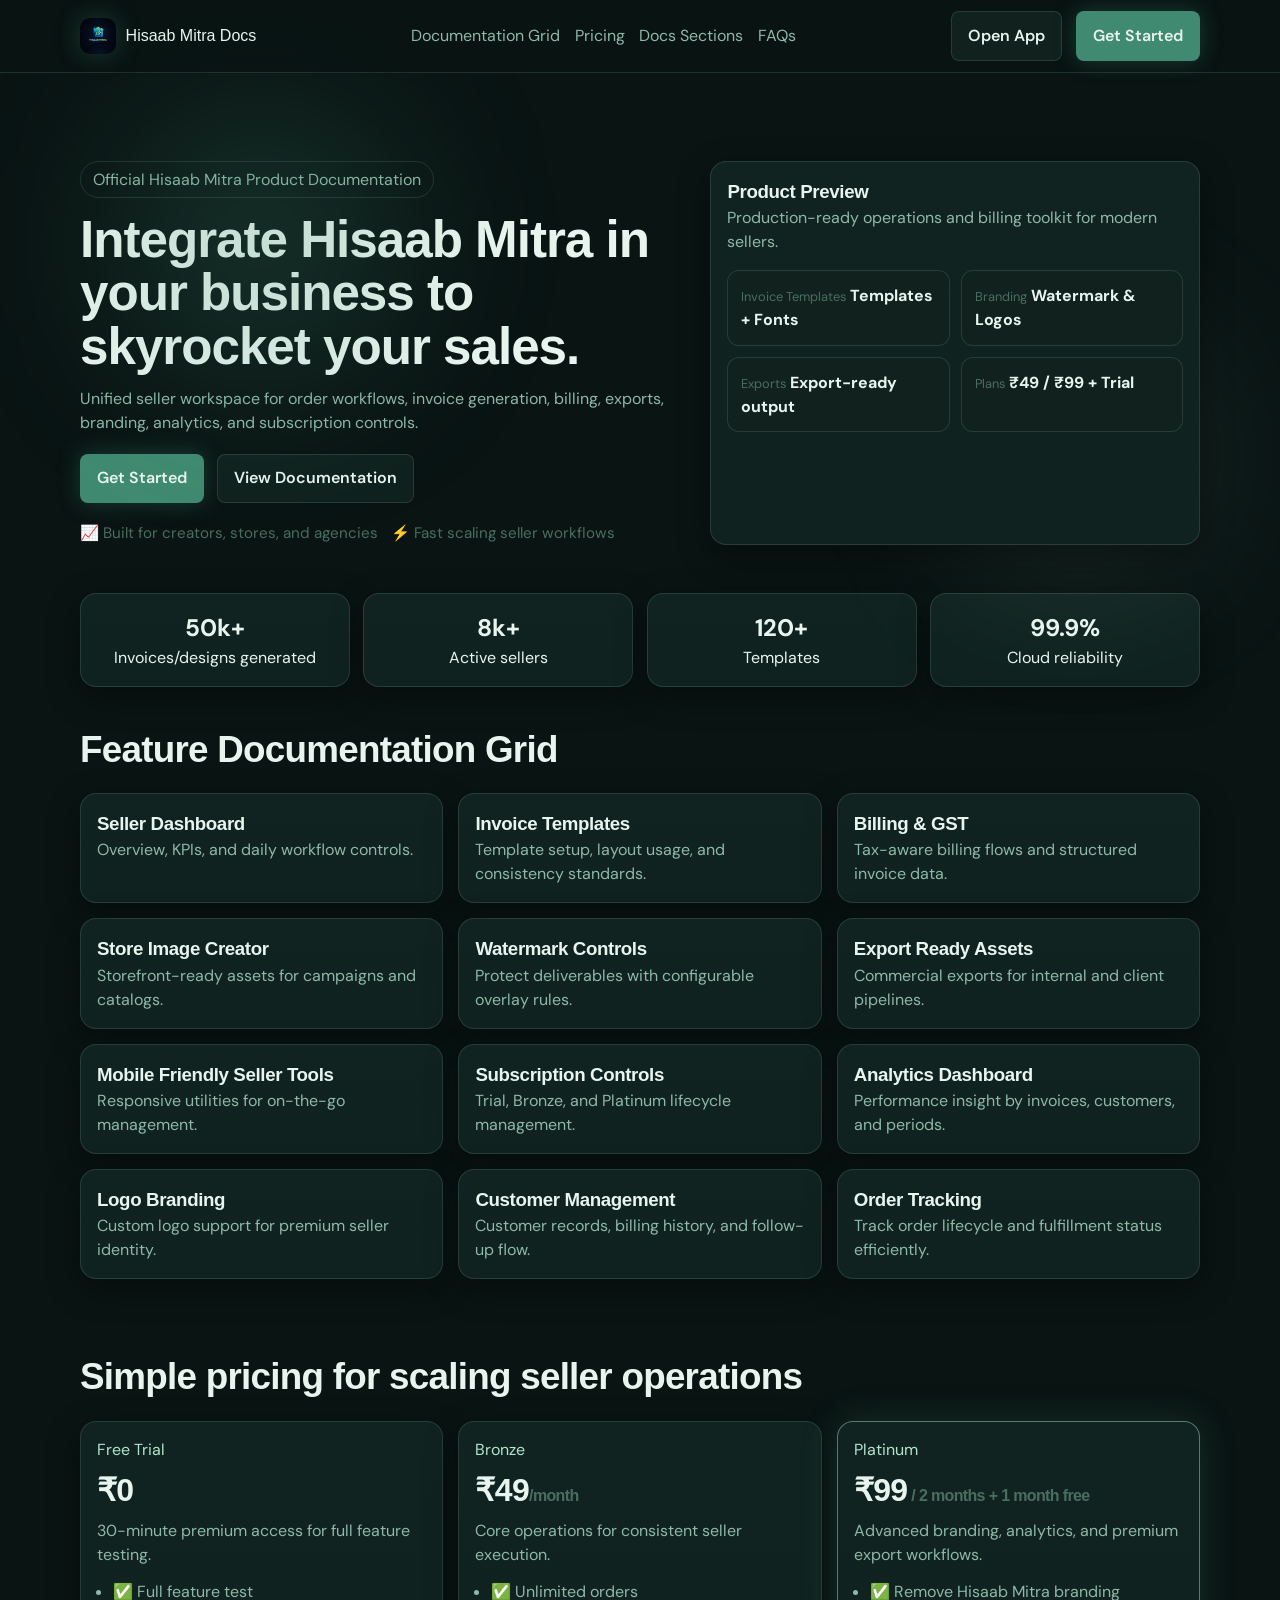
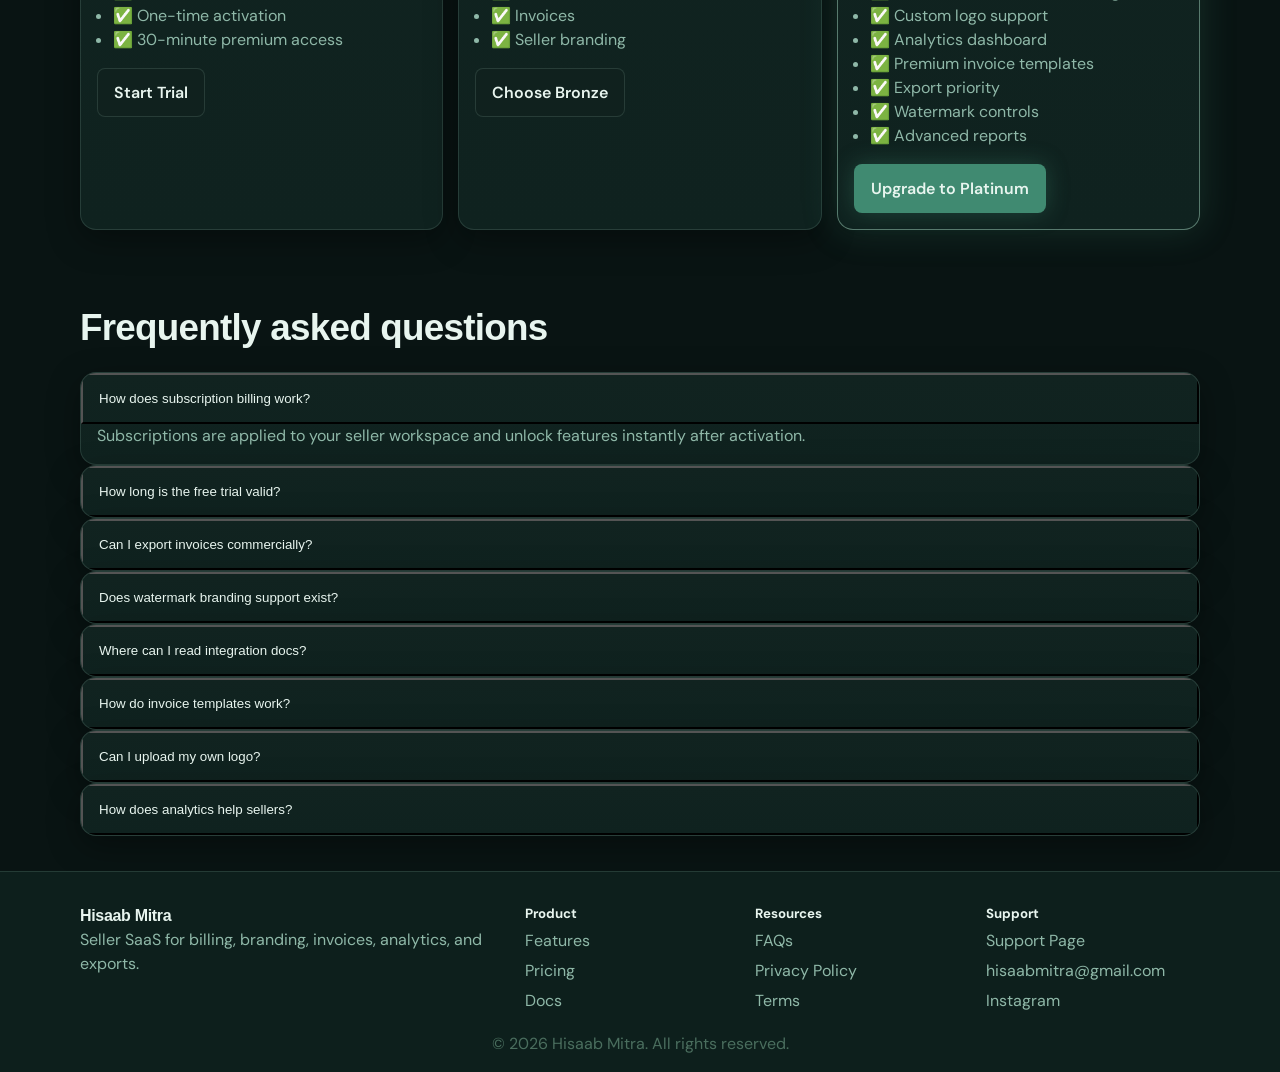
==== commit 64c7a5b1: "Add legal and support pages with official contact links" ====
--- a/index.html
+++ b/index.html
@@ -176,14 +176,14 @@
         <div>
           <h5>Resources</h5>
           <a href="#faqs">FAQs</a>
-          <a href="/docs/">Integration Guides</a>
-          <a href="/docs/">API & Data</a>
+          <a href="/privacy.html">Privacy Policy</a>
+          <a href="/terms.html">Terms</a>
         </div>
         <div>
           <h5>Support</h5>
-          <a href="/docs/">Documentation</a>
-          <a href="/app/">Open App</a>
-          <a href="#top">Back to Top</a>
+          <a href="/support.html">Support Page</a>
+          <a href="mailto:hisaabmitra@gmail.com">hisaabmitra@gmail.com</a>
+          <a href="https://www.instagram.com/hisaabmitra/" target="_blank" rel="noreferrer">Instagram</a>
         </div>
       </div>
       <p class="copyright">© 2026 Hisaab Mitra. All rights reserved.</p>
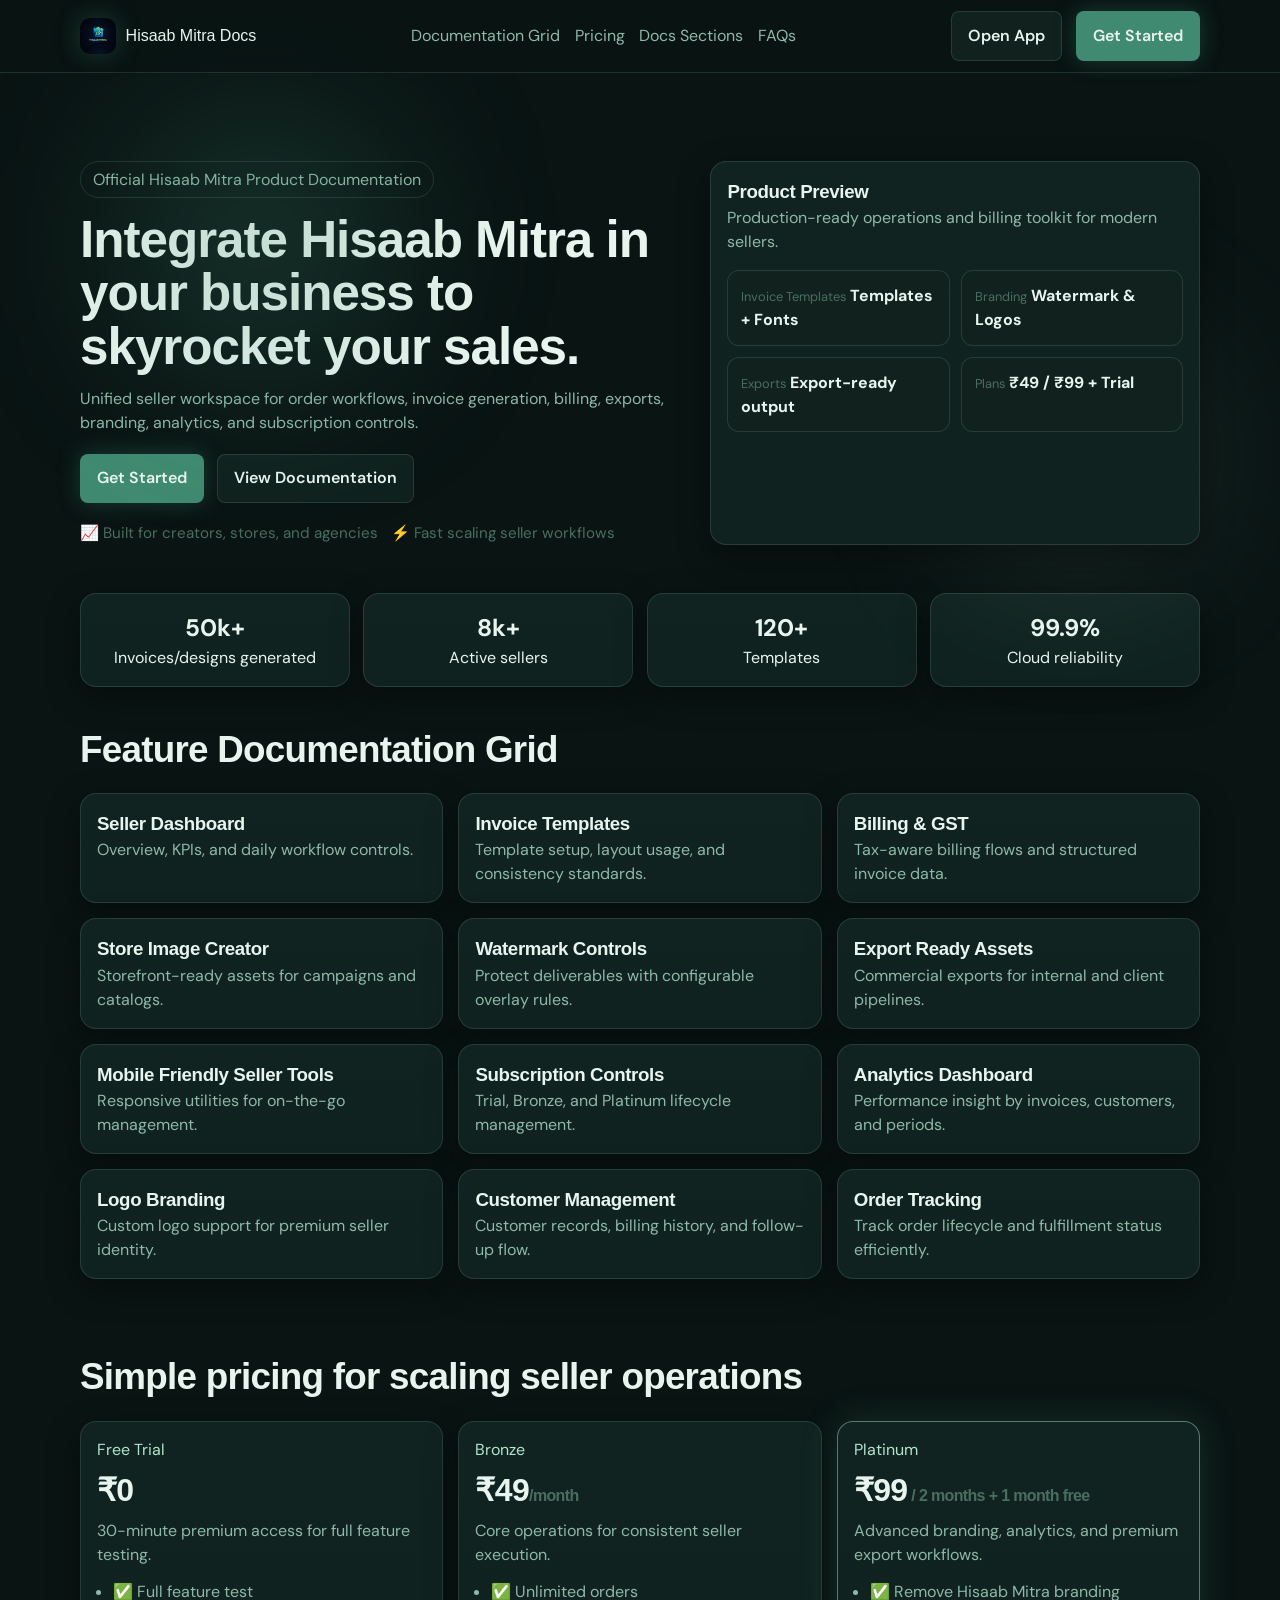
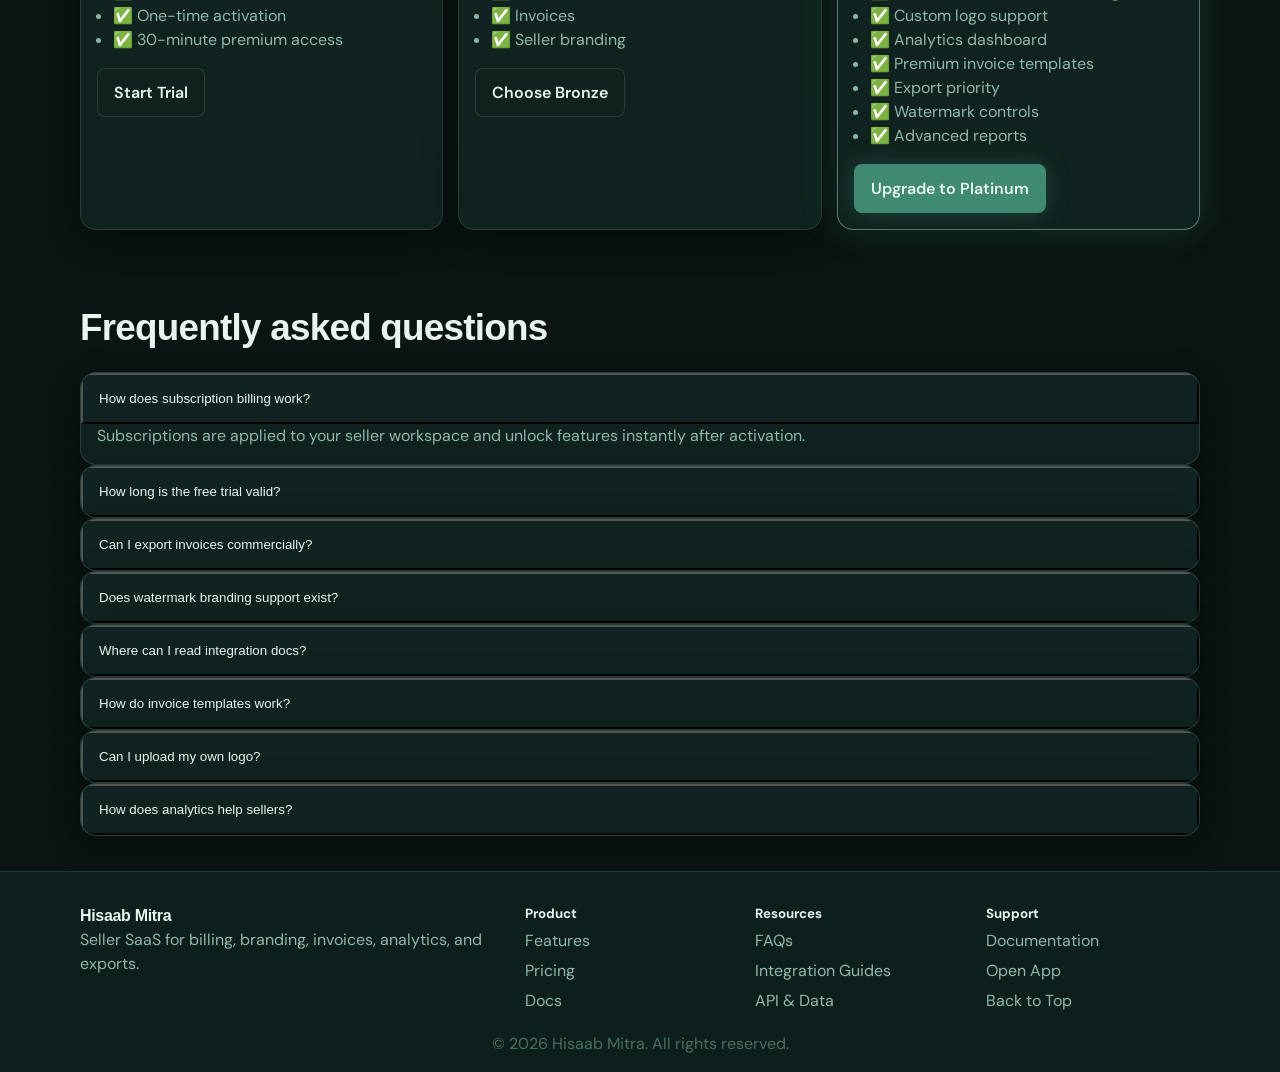
==== commit aa4bd9d3: "Merge branch 'main' into codex/transform-documentation-to-hisaab-mitra-only-pbti4f" ====
--- a/index.html
+++ b/index.html
@@ -176,14 +176,14 @@
         <div>
           <h5>Resources</h5>
           <a href="#faqs">FAQs</a>
-          <a href="/privacy.html">Privacy Policy</a>
-          <a href="/terms.html">Terms</a>
+          <a href="/docs/">Integration Guides</a>
+          <a href="/docs/">API & Data</a>
         </div>
         <div>
           <h5>Support</h5>
-          <a href="/support.html">Support Page</a>
-          <a href="mailto:hisaabmitra@gmail.com">hisaabmitra@gmail.com</a>
-          <a href="https://www.instagram.com/hisaabmitra/" target="_blank" rel="noreferrer">Instagram</a>
+          <a href="/docs/">Documentation</a>
+          <a href="/app/">Open App</a>
+          <a href="#top">Back to Top</a>
         </div>
       </div>
       <p class="copyright">© 2026 Hisaab Mitra. All rights reserved.</p>
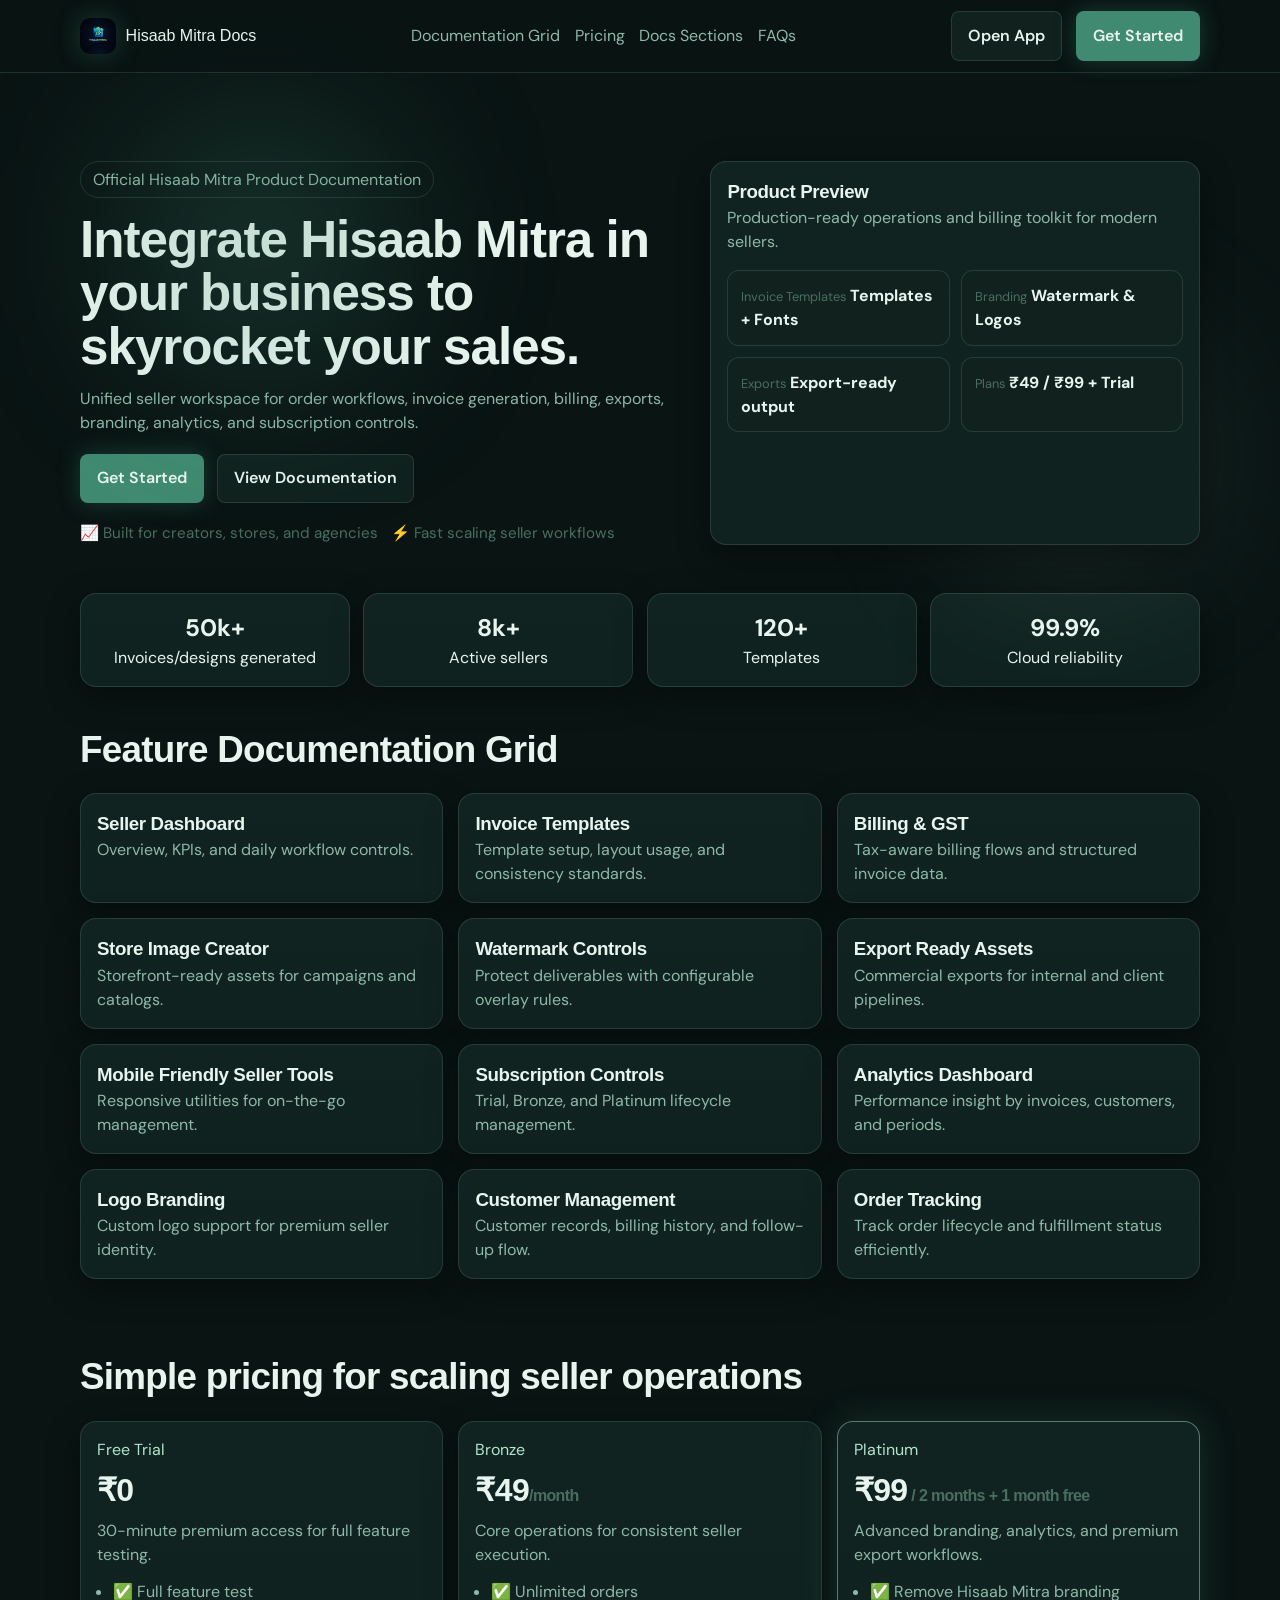
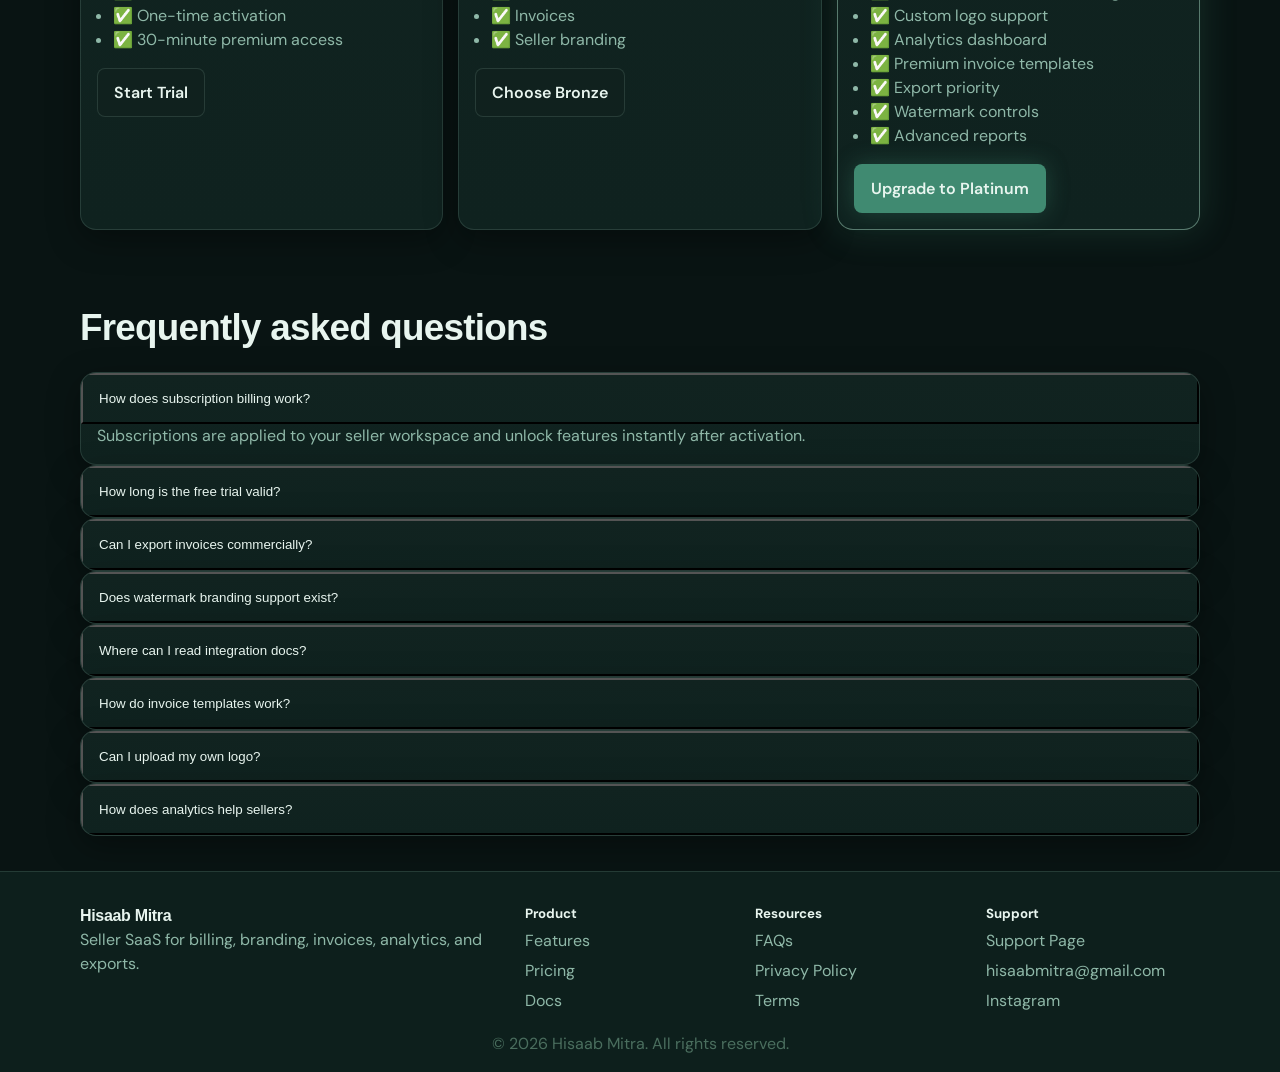
==== commit f73a1296: "Update index.html" ====
--- a/index.html
+++ b/index.html
@@ -176,14 +176,14 @@
         <div>
           <h5>Resources</h5>
           <a href="#faqs">FAQs</a>
-          <a href="/docs/">Integration Guides</a>
-          <a href="/docs/">API & Data</a>
+          <a href="/privacy.html">Privacy Policy</a>
+          <a href="/terms.html">Terms</a>
         </div>
         <div>
           <h5>Support</h5>
-          <a href="/docs/">Documentation</a>
-          <a href="/app/">Open App</a>
-          <a href="#top">Back to Top</a>
+          <a href="/support.html">Support Page</a>
+          <a href="mailto:hisaabmitra@gmail.com">hisaabmitra@gmail.com</a>
+          <a href="https://www.instagram.com/hisaabmitra/" target="_blank" rel="noreferrer">Instagram</a>
         </div>
       </div>
       <p class="copyright">© 2026 Hisaab Mitra. All rights reserved.</p>
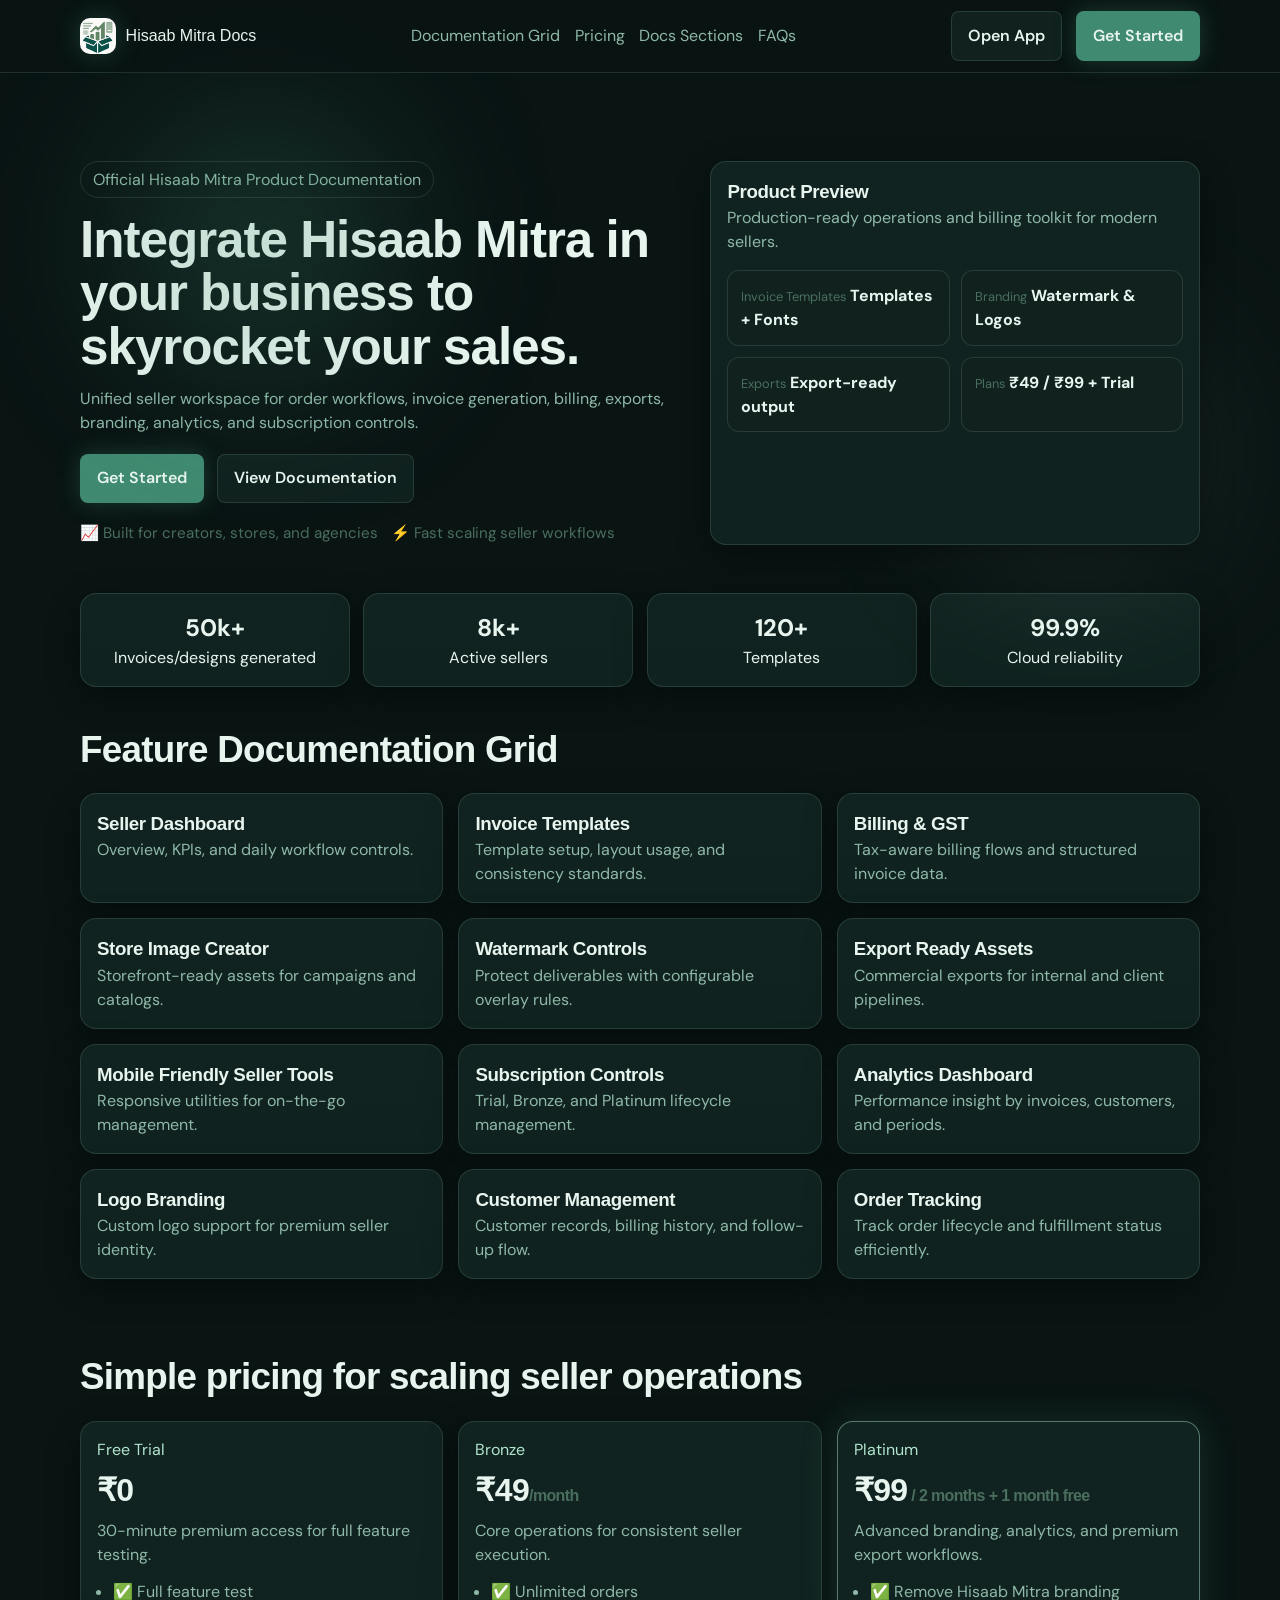
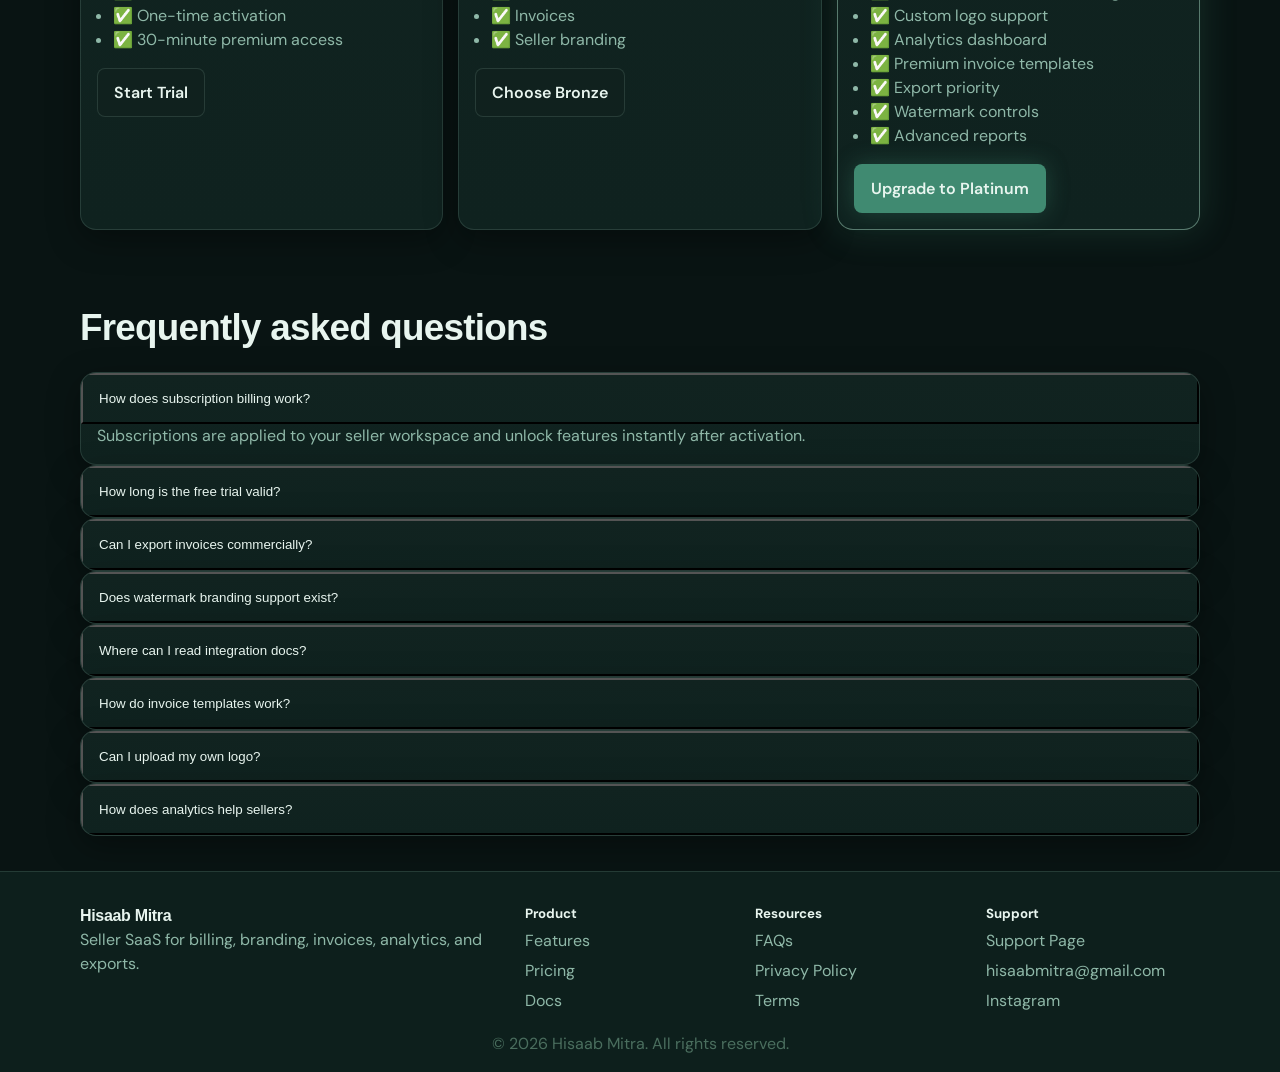
==== commit 3a933a94: "Update index.html" ====
--- a/index.html
+++ b/index.html
@@ -14,7 +14,7 @@
     <header class="sf-header" id="top">
       <nav class="sf-nav container">
         <a class="sf-brand" href="#top" aria-label="Hisaab Mitra home">
-          <img src="img.png" class="sf-brand-icon" alt="Hisaab Mitra logo" />
+          <img src="1.png" class="sf-brand-icon" alt="Hisaab Mitra logo" />
           <span class="sf-brand-text">Hisaab Mitra Docs</span>
         </a>
 
@@ -176,8 +176,8 @@
         <div>
           <h5>Resources</h5>
           <a href="#faqs">FAQs</a>
-          <a href="/privacy.html">Privacy Policy</a>
-          <a href="/terms.html">Terms</a>
+          <a href="privacy.html">Privacy Policy</a>
+          <a href="terms.html">Terms</a>
         </div>
         <div>
           <h5>Support</h5>
